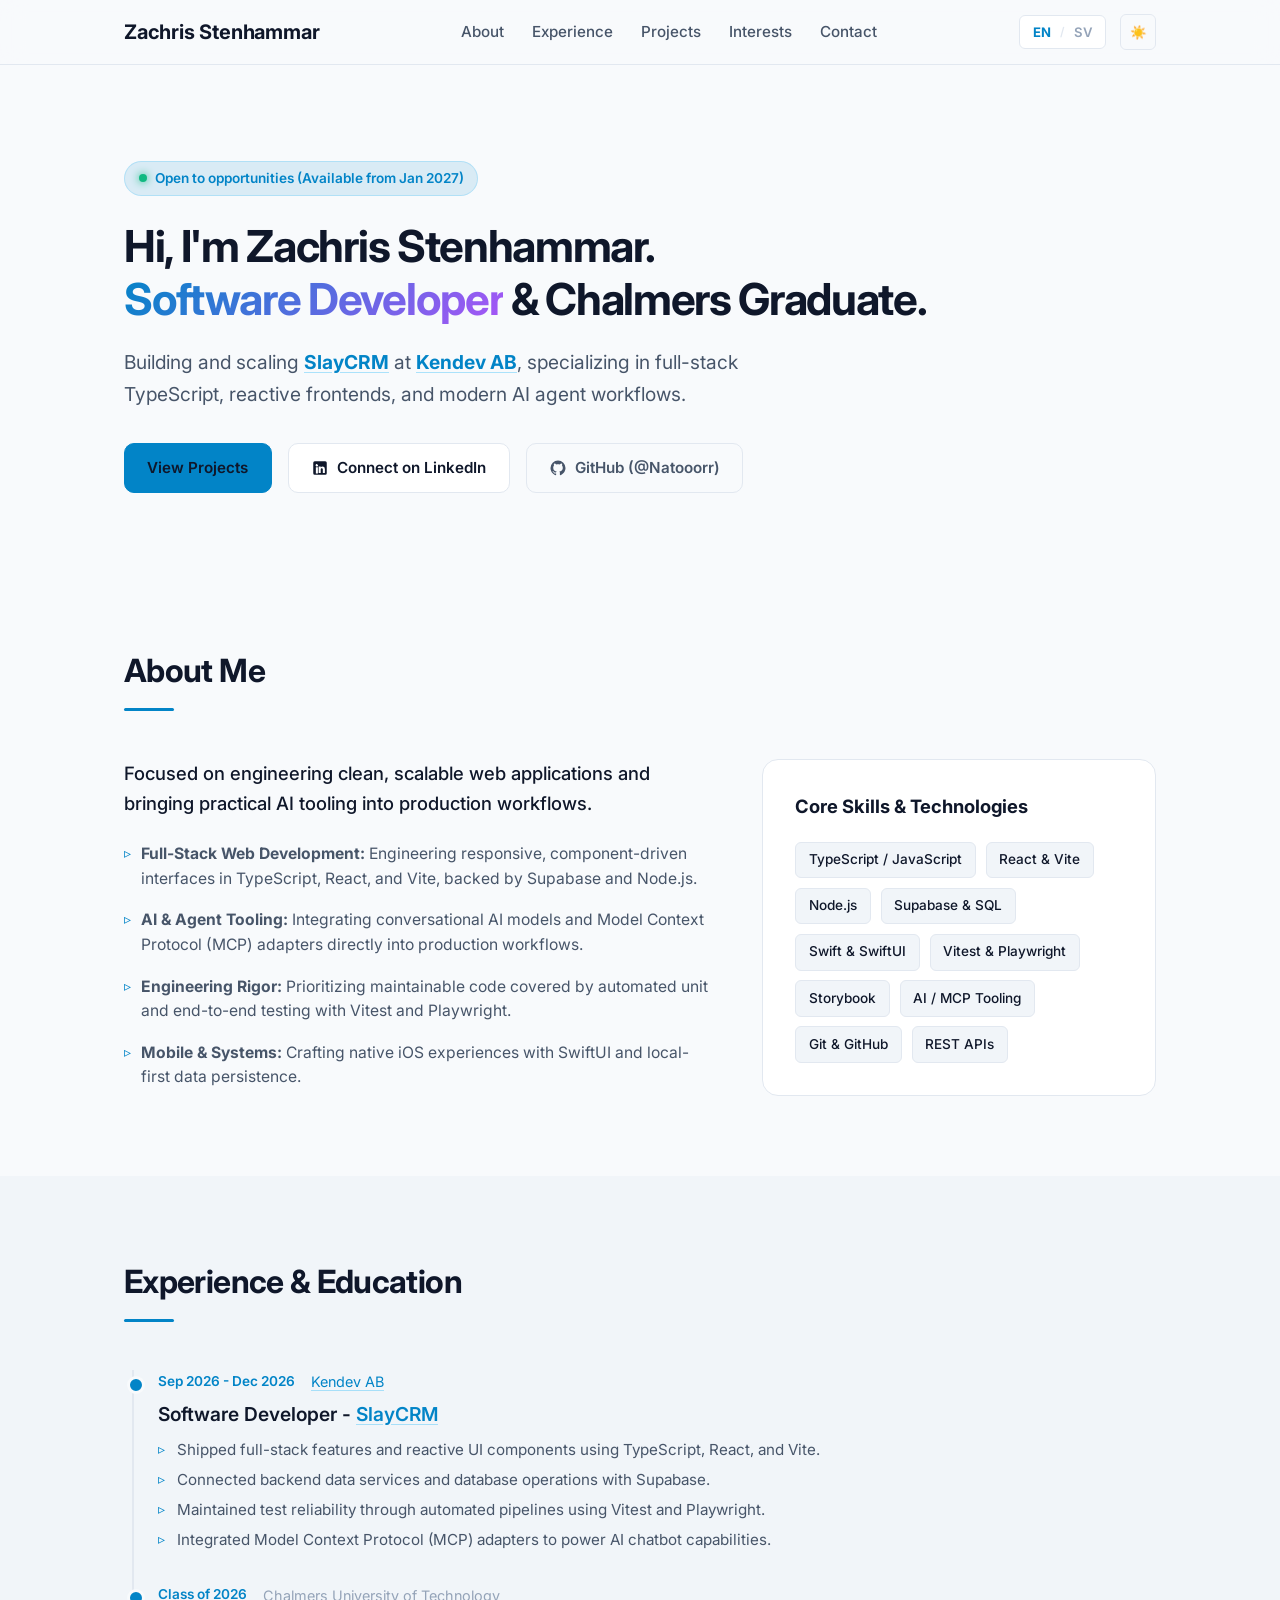
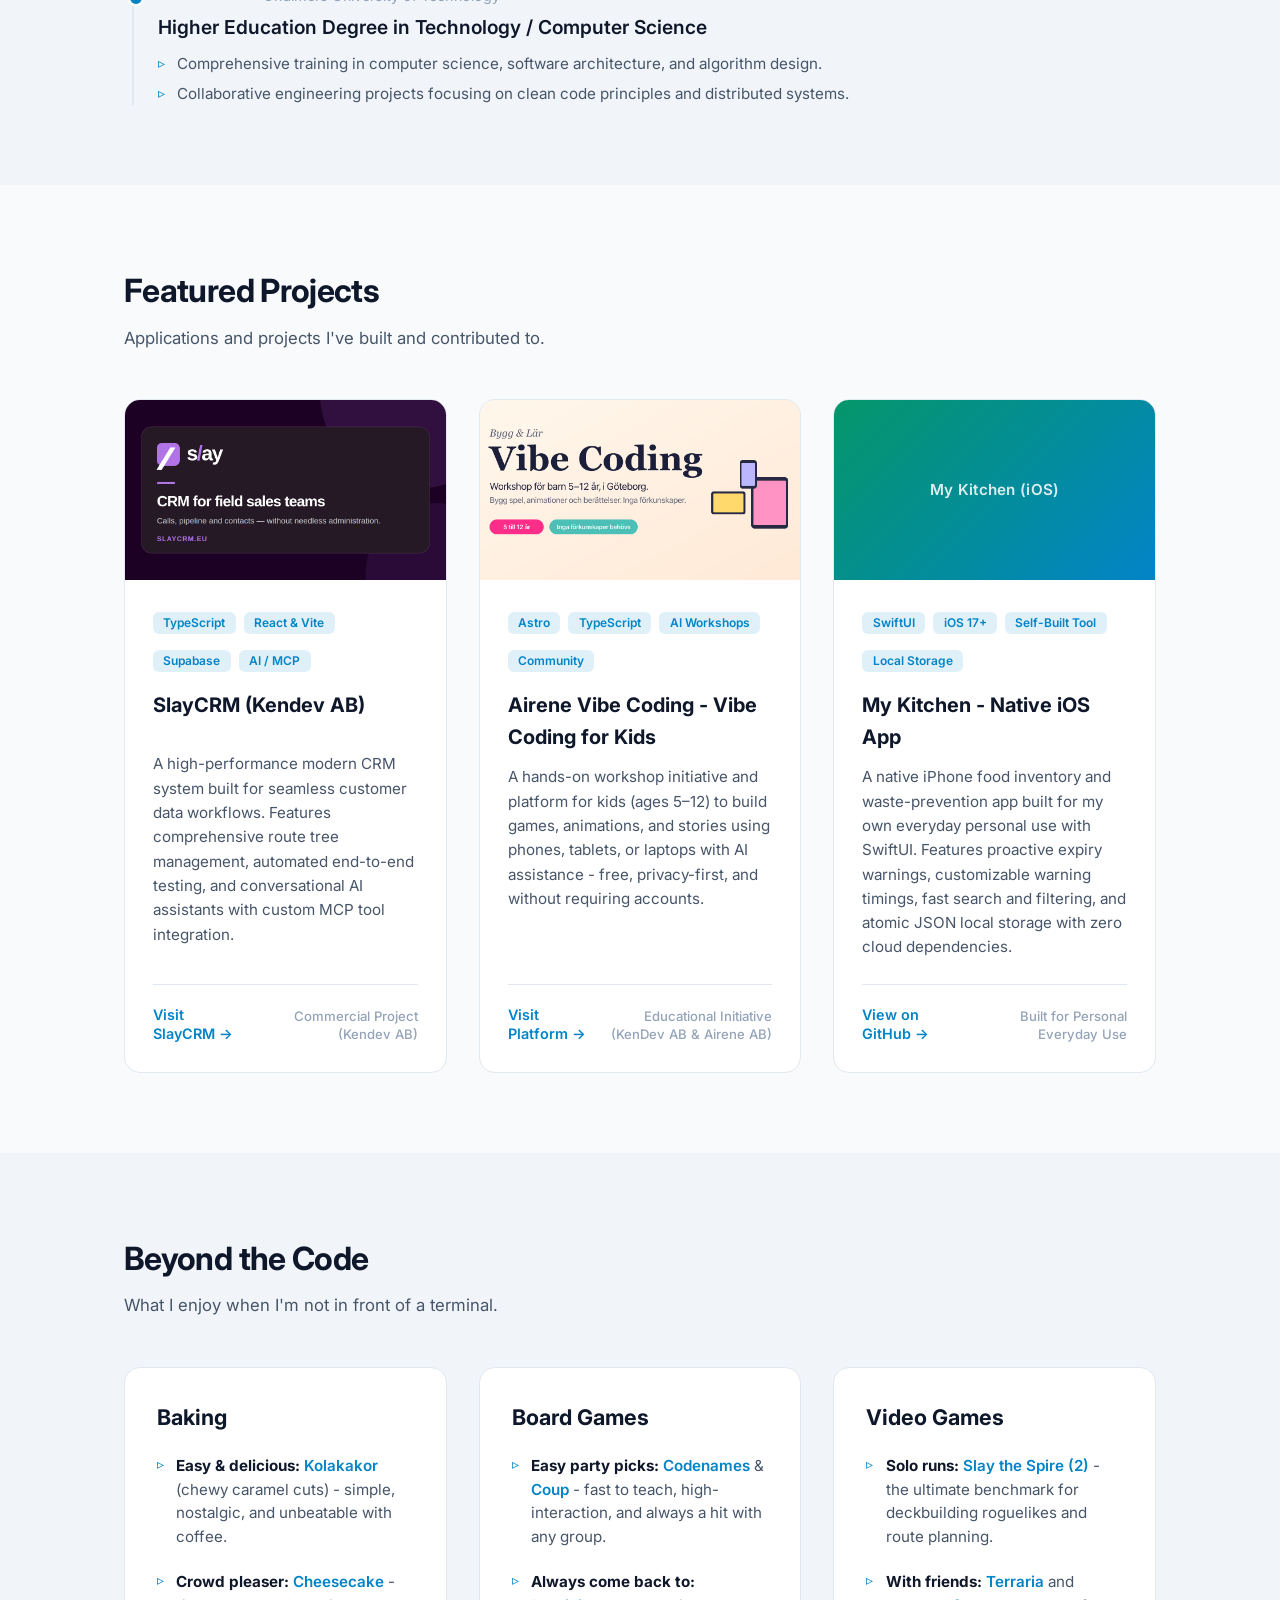
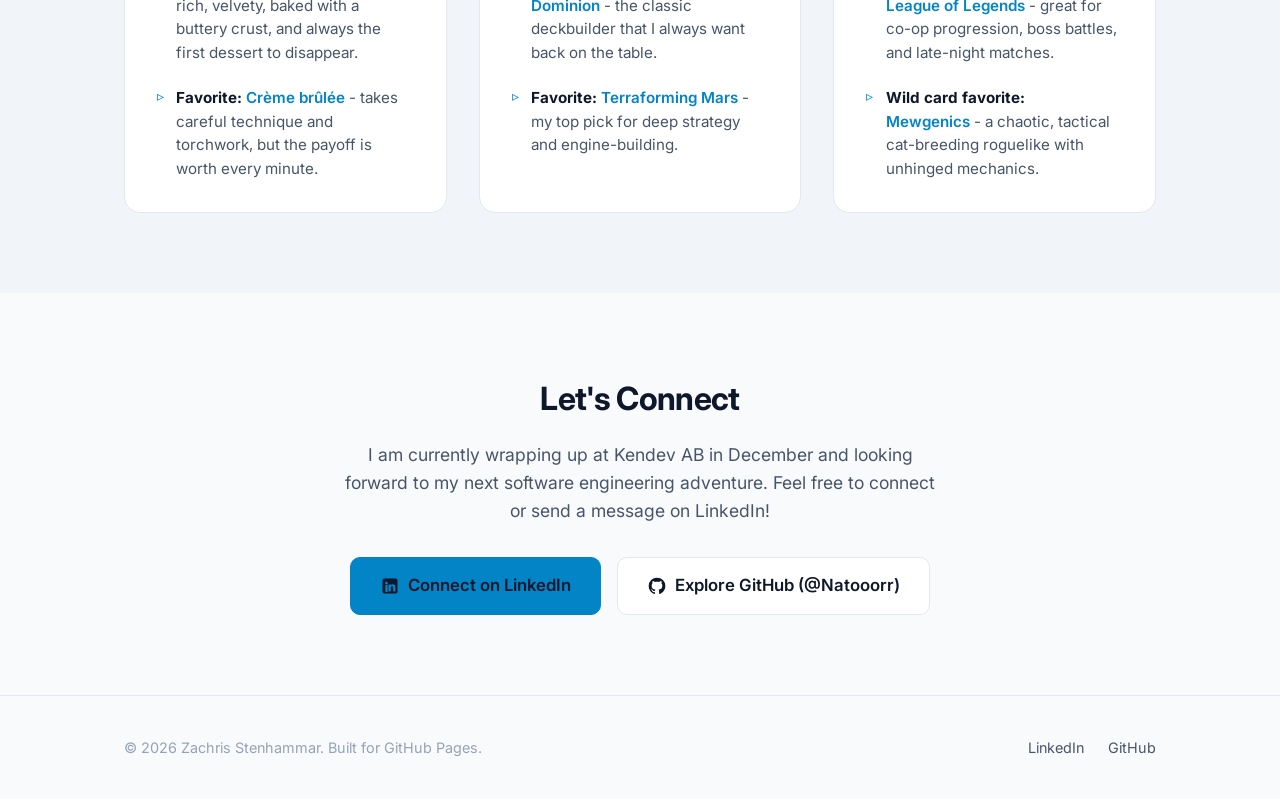
==== index.html @ f37b709c "style: perfect 4-line hobby card row alignment and copy refinement" ====
<!DOCTYPE html>
<html lang="en">
<head>
  <meta charset="UTF-8" />
  <meta name="viewport" content="width=device-width, initial-scale=1.0" />
  <title>Zachris Stenhammar - Full Stack Developer Portfolio</title>
  <meta name="description" content="Portfolio of Zachris Stenhammar - Software Developer & Chalmers Graduate. Currently engineering SlayCRM at Kendev AB." />

  <!-- Open Graph Meta Tags (Optimized for LinkedIn link previews) -->
  <meta property="og:title" content="Zachris Stenhammar - Software Developer" />
  <meta property="og:description" content="Software Developer & Chalmers graduate. Currently developing SlayCRM at Kendev AB with TypeScript, React, and AI integrations." />
  <meta property="og:type" content="website" />
  <meta property="og:url" content="https://natooorr.github.io/portfolio/" />
  <meta property="og:image" content="https://placehold.co/1200x630/0f172a/38bdf8?text=Zachris+Stenhammar+%E2%80%94+Portfolio" />

  <link rel="stylesheet" href="style.css" />
  <link rel="preconnect" href="https://fonts.googleapis.com">
  <link rel="preconnect" href="https://fonts.gstatic.com" crossorigin>
  <link href="https://fonts.googleapis.com/css2?family=Inter:wght@400;500;600;700&display=swap" rel="stylesheet">
</head>
<body>
  <!-- Header / Navigation -->
  <header class="header">
    <div class="container nav-container">
      <a href="#hero" class="logo">Zachris Stenhammar</a>
      <nav class="nav-links">
        <a href="#about">About</a>
        <a href="#experience">Experience</a>
        <a href="#projects">Projects</a>
        <a href="#interests">Interests</a>
        <a href="#contact">Contact</a>
      </nav>
      <div class="nav-actions">
        <div class="lang-switch" role="group" aria-label="Language selection">
          <a href="index.html" class="lang-btn active" title="English">EN</a>
          <span class="lang-sep">/</span>
          <a href="sv.html" class="lang-btn" title="Svenska">SV</a>
        </div>
        <button id="theme-toggle" class="btn-icon" aria-label="Toggle dark/light mode">🌙</button>
      </div>
    </div>
  </header>

  <!-- Hero Section -->
  <section id="hero" class="hero-section">
    <div class="container hero-content">
      <div class="status-badge">
        <span class="status-dot"></span> Open to opportunities (Available from Jan 2027)
      </div>
      <h1 class="hero-title">
        Hi, I'm <span class="highlight">Zachris Stenhammar</span>.<br />
        <span class="gradient-text">Software Developer</span> &amp; Chalmers Graduate.
      </h1>
      <p class="hero-subtitle">
        Building and scaling <a href="https://slaycrm.eu" target="_blank" rel="noopener" class="text-link"><strong>SlayCRM</strong></a> at <a href="https://kendev.se" target="_blank" rel="noopener" class="text-link"><strong>Kendev AB</strong></a>, specializing in full-stack TypeScript, reactive frontends, and modern AI agent workflows.
      </p>
      <div class="hero-cta">
        <a href="#projects" class="btn btn-primary">View Projects</a>
        <a href="https://www.linkedin.com/in/zachris-stenhammar-56bb15175/" target="_blank" rel="noopener" class="btn btn-secondary">
          <svg class="icon" viewBox="0 0 24 24" width="18" height="18" fill="currentColor">
            <path d="M19 3a2 2 0 0 1 2 2v14a2 2 0 0 1-2 2H5a2 2 0 0 1-2-2V5a2 2 0 0 1 2-2h14m-.5 15.5v-5.3a3.26 3.26 0 0 0-3.26-3.26c-.85 0-1.84.52-2.28 1.3v-1.11h-2.79v8.37h2.79v-4.93c0-.77.62-1.4 1.39-1.4a1.4 1.4 0 0 1 1.4 1.4v4.93h2.75M6.46 10.9v8.37H9.2V10.9H6.46M7.83 6.64c-.95 0-1.72.77-1.72 1.72s.77 1.72 1.72 1.72 1.72-.77 1.72-1.72-.77-1.72-1.72Z"/>
          </svg>
          Connect on LinkedIn
        </a>
        <a href="https://github.com/Natooorr" target="_blank" rel="noopener" class="btn btn-ghost">
          <svg class="icon" viewBox="0 0 24 24" width="18" height="18" fill="currentColor">
            <path d="M12 2A10 10 0 0 0 2 12c0 4.42 2.87 8.17 6.84 9.5.5.08.66-.23.66-.5v-1.69c-2.77.6-3.36-1.34-3.36-1.34-.46-1.16-1.11-1.47-1.11-1.47-.91-.62.07-.6.07-.6 1 .07 1.53 1.03 1.53 1.03.87 1.52 2.34 1.07 2.91.83.1-.65.35-1.09.63-1.34-2.22-.25-4.55-1.11-4.55-4.92 0-1.11.38-2 1.03-2.71-.1-.25-.45-1.29.1-2.64 0 0 .84-.27 2.75 1.02.79-.22 1.65-.33 2.5-.33.85 0 1.71.11 2.5.33 1.91-1.29 2.75-1.02 2.75-1.02.55 1.35.2 2.39.1 2.64.65.71 1.03 1.6 1.03 2.71 0 3.82-2.34 4.66-4.57 4.91.36.31.69.92.69 1.85V21c0 .27.16.59.67.5C19.14 20.16 22 16.42 22 12A10 10 0 0 0 12 2Z"/>
          </svg>
          GitHub (@Natooorr)
        </a>
      </div>
    </div>
  </section>

  <!-- About Section -->
  <section id="about" class="section">
    <div class="container">
      <div class="section-header">
        <h2 class="section-title">About Me</h2>
        <div class="section-line"></div>
      </div>
      <div class="about-grid">
        <div class="about-text">
          <p class="lead-text">
            Focused on engineering clean, scalable web applications and bringing practical AI tooling into production workflows.
          </p>
          <div class="about-highlights">
            <div class="highlight-item">
              <span class="highlight-bullet">▹</span>
              <div>
                <strong>Full-Stack Web Development:</strong> Engineering responsive, component-driven interfaces in TypeScript, React, and Vite, backed by Supabase and Node.js.
              </div>
            </div>
            <div class="highlight-item">
              <span class="highlight-bullet">▹</span>
              <div>
                <strong>AI &amp; Agent Tooling:</strong> Integrating conversational AI models and Model Context Protocol (MCP) adapters directly into production workflows.
              </div>
            </div>
            <div class="highlight-item">
              <span class="highlight-bullet">▹</span>
              <div>
                <strong>Engineering Rigor:</strong> Prioritizing maintainable code covered by automated unit and end-to-end testing with Vitest and Playwright.
              </div>
            </div>
            <div class="highlight-item">
              <span class="highlight-bullet">▹</span>
              <div>
                <strong>Mobile &amp; Systems:</strong> Crafting native iOS experiences with SwiftUI and local-first data persistence.
              </div>
            </div>
          </div>
        </div>
        <div class="skills-card">
          <h3 class="skills-heading">Core Skills &amp; Technologies</h3>
          <div class="skills-tags">
            <span class="tag">TypeScript / JavaScript</span>
            <span class="tag">React &amp; Vite</span>
            <span class="tag">Node.js</span>
            <span class="tag">Supabase &amp; SQL</span>
            <span class="tag">Swift &amp; SwiftUI</span>
            <span class="tag">Vitest &amp; Playwright</span>
            <span class="tag">Storybook</span>
            <span class="tag">AI / MCP Tooling</span>
            <span class="tag">Git &amp; GitHub</span>
            <span class="tag">REST APIs</span>
          </div>
        </div>
      </div>
    </div>
  </section>

  <!-- Experience Section -->
  <section id="experience" class="section section-alt">
    <div class="container">
      <div class="section-header">
        <h2 class="section-title">Experience &amp; Education</h2>
        <div class="section-line"></div>
      </div>

      <div class="timeline">
        <!-- Kendev AB -->
        <div class="timeline-item">
          <div class="timeline-meta">
            <span class="timeline-period">Sep 2026 - Dec 2026</span>
            <span class="timeline-company"><a href="https://kendev.se" target="_blank" rel="noopener" class="text-link">Kendev AB</a></span>
          </div>
          <div class="timeline-content">
            <h3 class="timeline-role">Software Developer - <a href="https://slaycrm.eu" target="_blank" rel="noopener" class="text-link">SlayCRM</a></h3>
            <ul class="timeline-bullets">
              <li>Shipped full-stack features and reactive UI components using TypeScript, React, and Vite.</li>
              <li>Connected backend data services and database operations with Supabase.</li>
              <li>Maintained test reliability through automated pipelines using Vitest and Playwright.</li>
              <li>Integrated Model Context Protocol (MCP) adapters to power AI chatbot capabilities.</li>
            </ul>
          </div>
        </div>

        <!-- Chalmers -->
        <div class="timeline-item">
          <div class="timeline-meta">
            <span class="timeline-period">Class of 2026</span>
            <span class="timeline-company">Chalmers University of Technology</span>
          </div>
          <div class="timeline-content">
            <h3 class="timeline-role">Higher Education Degree in Technology / Computer Science</h3>
            <ul class="timeline-bullets">
              <li>Comprehensive training in computer science, software architecture, and algorithm design.</li>
              <li>Collaborative engineering projects focusing on clean code principles and distributed systems.</li>
            </ul>
          </div>
        </div>
      </div>
    </div>
  </section>

  <!-- Projects Section -->
  <section id="projects" class="section">
    <div class="container">
      <div class="section-header">
        <h2 class="section-title">Featured Projects</h2>
        <p class="section-subtitle">Applications and projects I've built and contributed to.</p>
      </div>

      <div class="projects-grid">
        <!-- Project 1: SlayCRM -->
        <article class="project-card">
          <div class="project-preview">
            <img src="images/slaycrm.png" alt="SlayCRM Preview" />
          </div>
          <div class="project-body">
            <div class="project-tags">
              <span class="badge">TypeScript</span>
              <span class="badge">React &amp; Vite</span>
              <span class="badge">Supabase</span>
              <span class="badge">AI / MCP</span>
            </div>
            <h3 class="project-title">SlayCRM (Kendev AB)</h3>
            <p class="project-description">
              A high-performance modern CRM system built for seamless customer data workflows. Features comprehensive route tree management, automated end-to-end testing, and conversational AI assistants with custom MCP tool integration.
            </p>
            <div class="project-links">
              <a href="https://slaycrm.eu" target="_blank" rel="noopener" class="link-btn link-demo">Visit<br />SlayCRM&nbsp;&rarr;</a>
              <span class="project-meta">Commercial Project<br />(Kendev AB)</span>
            </div>
          </div>
        </article>

        <!-- Project 2: Airene Vibe Coding -->
        <article class="project-card">
          <div class="project-preview">
            <img src="images/vibecoding.png" alt="Airene Vibe Coding Preview" />
          </div>
          <div class="project-body">
            <div class="project-tags">
              <span class="badge">Astro</span>
              <span class="badge">TypeScript</span>
              <span class="badge">AI Workshops</span>
              <span class="badge">Community</span>
            </div>
            <h3 class="project-title">Airene Vibe Coding - Vibe Coding for Kids</h3>
            <p class="project-description">
              A hands-on workshop initiative and platform for kids (ages 5–12) to build games, animations, and stories using phones, tablets, or laptops with AI assistance - free, privacy-first, and without requiring accounts.
            </p>
            <div class="project-links">
              <a href="https://vibecoding.bernting.se" target="_blank" rel="noopener" class="link-btn link-demo">Visit<br />Platform&nbsp;&rarr;</a>
              <span class="project-meta">Educational Initiative<br />(KenDev AB &amp; Airene AB)</span>
            </div>
          </div>
        </article>

        <!-- Project 3: My Kitchen iOS App -->
        <article class="project-card">
          <div class="project-preview">
            <div class="project-placeholder-thumb gradient-2">
              <span>My Kitchen (iOS)</span>
            </div>
          </div>
          <div class="project-body">
            <div class="project-tags">
              <span class="badge">SwiftUI</span>
              <span class="badge">iOS 17+</span>
              <span class="badge">Self-Built Tool</span>
              <span class="badge">Local Storage</span>
            </div>
            <h3 class="project-title">My Kitchen - Native iOS App</h3>
            <p class="project-description">
              A native iPhone food inventory and waste-prevention app built for my own everyday personal use with SwiftUI. Features proactive expiry warnings, customizable warning timings, fast search and filtering, and atomic JSON local storage with zero cloud dependencies.
            </p>
            <div class="project-links">
              <a href="https://github.com/Natooorr/KitchenInventory" target="_blank" rel="noopener" class="link-btn link-demo">View on<br />GitHub&nbsp;&rarr;</a>
              <span class="project-meta">Built for Personal<br />Everyday Use</span>
            </div>
          </div>
        </article>
      </div>
    </div>
  </section>

  <!-- Beyond the Code Section -->
  <section id="interests" class="section section-alt">
    <div class="container">
      <div class="section-header">
        <h2 class="section-title">Beyond the Code</h2>
        <p class="section-subtitle">What I enjoy when I'm not in front of a terminal.</p>
      </div>

      <div class="interests-grid">
        <!-- Baking -->
        <div class="interest-card">
          <div class="interest-header">
            <h3 class="interest-title">Baking</h3>
          </div>
          <ul class="interest-list">
            <li>
              <strong>Easy &amp; delicious:</strong> <em>Kolakakor</em> (chewy caramel cuts)&nbsp;- simple, nostalgic, and unbeatable with coffee.
            </li>
            <li>
              <strong>Crowd pleaser:</strong> <em>Cheesecake</em>&nbsp;- rich, velvety, baked with a buttery crust, and always the first dessert to disappear.
            </li>
            <li>
              <strong>Favorite:</strong> <em>Crème brûlée</em>&nbsp;- takes careful technique and torchwork, but the payoff is worth every minute.
            </li>
          </ul>
        </div>

        <!-- Board Games -->
        <div class="interest-card">
          <div class="interest-header">
            <h3 class="interest-title">Board Games</h3>
          </div>
          <ul class="interest-list">
            <li>
              <strong>Easy party picks:</strong> <em>Codenames</em> &amp; <em>Coup</em>&nbsp;- fast to teach, high-interaction, and always a hit with any group.
            </li>
            <li>
              <strong>Always come back to:</strong> <em>Dominion</em>&nbsp;- the classic deckbuilder that I always want back on the table.
            </li>
            <li>
              <strong>Favorite:</strong> <em>Terraforming Mars</em>&nbsp;- my top pick for deep strategy and engine-building.
            </li>
          </ul>
        </div>

        <!-- Video Games -->
        <div class="interest-card">
          <div class="interest-header">
            <h3 class="interest-title">Video Games</h3>
          </div>
          <ul class="interest-list">
            <li>
              <strong>Solo runs:</strong> <em>Slay the Spire (2)</em>&nbsp;- the ultimate benchmark for deckbuilding roguelikes and route planning.
            </li>
            <li>
              <strong>With friends:</strong> <em>Terraria</em> and <em>League of Legends</em>&nbsp;- great for co-op progression, boss battles, and late-night matches.
            </li>
            <li>
              <strong>Wild card favorite:</strong> <em>Mewgenics</em>&nbsp;- a chaotic, tactical cat-breeding roguelike with unhinged mechanics.
            </li>
          </ul>
        </div>
      </div>
    </div>
  </section>

  <!-- Contact & LinkedIn CTA -->
  <section id="contact" class="section">
    <div class="container contact-container">
      <h2 class="section-title">Let's Connect</h2>
      <p class="contact-subtitle">
        I am currently wrapping up at Kendev AB in December and looking forward to my next software engineering adventure. Feel free to connect or send a message on LinkedIn!
      </p>
      <div class="contact-buttons">
        <a href="https://www.linkedin.com/in/zachris-stenhammar-56bb15175/" target="_blank" rel="noopener" class="btn btn-primary btn-large">
          <svg class="icon" viewBox="0 0 24 24" width="20" height="20" fill="currentColor">
            <path d="M19 3a2 2 0 0 1 2 2v14a2 2 0 0 1-2 2H5a2 2 0 0 1-2-2V5a2 2 0 0 1 2-2h14m-.5 15.5v-5.3a3.26 3.26 0 0 0-3.26-3.26c-.85 0-1.84.52-2.28 1.3v-1.11h-2.79v8.37h2.79v-4.93c0-.77.62-1.4 1.39-1.4a1.4 1.4 0 0 1 1.4 1.4v4.93h2.75M6.46 10.9v8.37H9.2V10.9H6.46M7.83 6.64c-.95 0-1.72.77-1.72 1.72s.77 1.72 1.72 1.72 1.72-.77 1.72-1.72-.77-1.72-1.72Z"/>
          </svg>
          Connect on LinkedIn
        </a>
        <a href="https://github.com/Natooorr" target="_blank" rel="noopener" class="btn btn-secondary btn-large">
          <svg class="icon" viewBox="0 0 24 24" width="20" height="20" fill="currentColor">
            <path d="M12 2A10 10 0 0 0 2 12c0 4.42 2.87 8.17 6.84 9.5.5.08.66-.23.66-.5v-1.69c-2.77.6-3.36-1.34-3.36-1.34-.46-1.16-1.11-1.47-1.11-1.47-.91-.62.07-.6.07-.6 1 .07 1.53 1.03 1.53 1.03.87 1.52 2.34 1.07 2.91.83.1-.65.35-1.09.63-1.34-2.22-.25-4.55-1.11-4.55-4.92 0-1.11.38-2 1.03-2.71-.1-.25-.45-1.29.1-2.64 0 0 .84-.27 2.75 1.02.79-.22 1.65-.33 2.5-.33.85 0 1.71.11 2.5.33 1.91-1.29 2.75-1.02 2.75-1.02.55 1.35.2 2.39.1 2.64.65.71 1.03 1.6 1.03 2.71 0 3.82-2.34 4.66-4.57 4.91.36.31.69.92.69 1.85V21c0 .27.16.59.67.5C19.14 20.16 22 16.42 22 12A10 10 0 0 0 12 2Z"/>
          </svg>
          Explore GitHub (@Natooorr)
        </a>
      </div>
    </div>
  </section>

  <!-- Footer -->
  <footer class="footer">
    <div class="container footer-container">
      <p>&copy; 2026 Zachris Stenhammar. Built for GitHub Pages.</p>
      <div class="footer-links">
        <a href="https://www.linkedin.com/in/zachris-stenhammar-56bb15175/" target="_blank" rel="noopener">LinkedIn</a>
        <a href="https://github.com/Natooorr" target="_blank" rel="noopener">GitHub</a>
      </div>
    </div>
  </footer>

  <script src="script.js"></script>
</body>
</html>
---- style.css ----
/* CSS Reset & Variables */
:root {
  --font-family: 'Inter', -apple-system, BlinkMacSystemFont, 'Segoe UI', Roboto, Helvetica, Arial, sans-serif;
  --bg-primary: #0f172a;
  --bg-secondary: #1e293b;
  --bg-card: #1e293b;
  --border-color: #334155;
  --text-primary: #f8fafc;
  --text-secondary: #94a3b8;
  --text-muted: #64748b;
  --accent: #38bdf8;
  --accent-hover: #0284c7;
  --accent-glow: rgba(56, 189, 248, 0.15);
  --success: #10b981;
  --transition: all 0.2s ease-in-out;
  --radius-sm: 6px;
  --radius-md: 10px;
  --radius-lg: 16px;
}

[data-theme="light"] {
  --bg-primary: #f8fafc;
  --bg-secondary: #f1f5f9;
  --bg-card: #ffffff;
  --border-color: #e2e8f0;
  --text-primary: #0f172a;
  --text-secondary: #475569;
  --text-muted: #94a3b8;
  --accent: #0284c7;
  --accent-hover: #0369a1;
  --accent-glow: rgba(2, 132, 199, 0.12);
}

* {
  box-sizing: border-box;
  margin: 0;
  padding: 0;
}

html {
  scroll-behavior: smooth;
}

body {
  font-family: var(--font-family);
  background-color: var(--bg-primary);
  color: var(--text-primary);
  line-height: 1.6;
  -webkit-font-smoothing: antialiased;
  transition: background-color 0.3s ease, color 0.3s ease;
}

/* Links */
.text-link {
  color: var(--accent);
  text-decoration: underline;
  text-underline-offset: 3px;
  text-decoration-color: rgba(56, 189, 248, 0.4);
  transition: var(--transition);
}

.text-link:hover {
  color: var(--accent-hover);
  text-decoration-color: var(--accent-hover);
}

/* Layout Utilities */
.container {
  max-width: 1080px;
  margin: 0 auto;
  padding: 0 1.5rem;
}

.section {
  padding: 5rem 0;
}

.section-alt {
  background-color: var(--bg-secondary);
}

.section-header {
  margin-bottom: 3rem;
}

.section-title {
  font-size: 2rem;
  font-weight: 700;
  letter-spacing: -0.02em;
}

.section-subtitle {
  color: var(--text-secondary);
  font-size: 1.05rem;
  margin-top: 0.5rem;
}

.section-line {
  width: 50px;
  height: 3px;
  background: var(--accent);
  margin-top: 0.75rem;
  border-radius: 2px;
}

/* Header & Nav */
.header {
  position: sticky;
  top: 0;
  z-index: 100;
  background-color: rgba(15, 23, 42, 0.85);
  backdrop-filter: blur(12px);
  border-bottom: 1px solid var(--border-color);
  transition: background-color 0.3s ease;
}

[data-theme="light"] .header {
  background-color: rgba(248, 250, 252, 0.85);
}

.nav-container {
  display: flex;
  align-items: center;
  justify-content: space-between;
  height: 4rem;
}

.logo {
  font-weight: 700;
  font-size: 1.25rem;
  color: var(--text-primary);
  text-decoration: none;
  letter-spacing: -0.01em;
}

.nav-links {
  display: flex;
  gap: 1.75rem;
}

.nav-links a {
  color: var(--text-secondary);
  text-decoration: none;
  font-size: 0.95rem;
  font-weight: 500;
  transition: var(--transition);
}

.nav-links a:hover {
  color: var(--accent);
}

.nav-actions {
  display: flex;
  align-items: center;
  gap: 0.85rem;
}

.lang-switch {
  display: inline-flex;
  align-items: center;
  gap: 0.3rem;
  padding: 0.25rem 0.55rem;
  border: 1px solid var(--border-color);
  border-radius: var(--radius-sm);
  background: var(--bg-card);
  font-size: 0.82rem;
  font-weight: 600;
}

.lang-btn {
  color: var(--text-muted);
  text-decoration: none;
  transition: var(--transition);
  padding: 0.1rem 0.25rem;
  border-radius: 3px;
}

.lang-btn:hover {
  color: var(--text-primary);
}

.lang-btn.active {
  color: var(--accent);
  font-weight: 700;
}

.lang-sep {
  color: var(--border-color);
  font-size: 0.75rem;
  user-select: none;
}

.btn-icon {
  background: transparent;
  border: 1px solid var(--border-color);
  color: var(--text-primary);
  width: 36px;
  height: 36px;
  border-radius: var(--radius-sm);
  display: inline-flex;
  align-items: center;
  justify-content: center;
  cursor: pointer;
  transition: var(--transition);
}

.btn-icon:hover {
  background: var(--bg-secondary);
}

/* Hero Section */
.hero-section {
  padding: 6rem 0 4.5rem;
}

.status-badge {
  display: inline-flex;
  align-items: center;
  gap: 0.5rem;
  background: var(--accent-glow);
  color: var(--accent);
  font-size: 0.85rem;
  font-weight: 600;
  padding: 0.35rem 0.85rem;
  border-radius: 9999px;
  border: 1px solid rgba(56, 189, 248, 0.25);
  margin-bottom: 1.5rem;
}

.status-dot {
  width: 8px;
  height: 8px;
  background: var(--success);
  border-radius: 50%;
  box-shadow: 0 0 8px var(--success);
}

.hero-title {
  font-size: 2.75rem;
  font-weight: 700;
  line-height: 1.2;
  letter-spacing: -0.03em;
  margin-bottom: 1.25rem;
}

.highlight {
  color: var(--text-primary);
}

.gradient-text {
  background: linear-gradient(135deg, var(--accent) 0%, #a855f7 100%);
  -webkit-background-clip: text;
  -webkit-text-fill-color: transparent;
}

.hero-subtitle {
  font-size: 1.2rem;
  color: var(--text-secondary);
  max-width: 680px;
  margin-bottom: 2rem;
  line-height: 1.7;
}

.hero-cta {
  display: flex;
  flex-wrap: wrap;
  gap: 1rem;
  align-items: center;
}

/* Buttons */
.btn {
  display: inline-flex;
  align-items: center;
  gap: 0.5rem;
  padding: 0.75rem 1.4rem;
  font-size: 0.95rem;
  font-weight: 600;
  border-radius: var(--radius-md);
  text-decoration: none;
  cursor: pointer;
  transition: var(--transition);
}

.btn-primary {
  background-color: var(--accent);
  color: #0f172a;
  border: 1px solid var(--accent);
}

.btn-primary:hover {
  background-color: var(--accent-hover);
  border-color: var(--accent-hover);
  color: #ffffff;
}

.btn-secondary {
  background-color: var(--bg-card);
  color: var(--text-primary);
  border: 1px solid var(--border-color);
}

.btn-secondary:hover {
  border-color: var(--accent);
  color: var(--accent);
}

.btn-ghost {
  background-color: transparent;
  color: var(--text-secondary);
  border: 1px solid var(--border-color);
}

.btn-ghost:hover {
  color: var(--text-primary);
  background-color: var(--bg-card);
}

.btn-large {
  padding: 0.9rem 1.8rem;
  font-size: 1.05rem;
}

/* About Grid */
.about-grid {
  display: grid;
  grid-template-columns: 1.2fr 0.8fr;
  gap: 3rem;
  align-items: start;
}

.lead-text {
  font-size: 1.15rem;
  font-weight: 500;
  color: var(--text-primary);
  line-height: 1.6;
  margin-bottom: 1.5rem;
}

.about-highlights {
  display: flex;
  flex-direction: column;
  gap: 1.1rem;
}

.highlight-item {
  display: flex;
  align-items: flex-start;
  gap: 0.6rem;
  font-size: 0.98rem;
  color: var(--text-secondary);
  line-height: 1.55;
}

.highlight-bullet {
  color: var(--accent);
  font-size: 0.9rem;
  line-height: 1.5;
  flex-shrink: 0;
}

.skills-card {
  background: var(--bg-card);
  padding: 2rem;
  border-radius: var(--radius-lg);
  border: 1px solid var(--border-color);
}

.skills-heading {
  font-size: 1.15rem;
  margin-bottom: 1.25rem;
}

.skills-tags {
  display: flex;
  flex-wrap: wrap;
  gap: 0.6rem;
}

.tag {
  background: var(--bg-secondary);
  border: 1px solid var(--border-color);
  color: var(--text-primary);
  padding: 0.4rem 0.8rem;
  border-radius: var(--radius-sm);
  font-size: 0.85rem;
  font-weight: 500;
  white-space: nowrap;
  display: inline-flex;
  align-items: center;
}

/* Projects Grid */
.projects-grid {
  display: grid;
  grid-template-columns: repeat(auto-fit, minmax(320px, 1fr));
  gap: 2rem;
}

.project-card {
  background: var(--bg-card);
  border-radius: var(--radius-lg);
  border: 1px solid var(--border-color);
  overflow: hidden;
  display: flex;
  flex-direction: column;
  transition: var(--transition);
  position: relative;
  cursor: pointer;
}

.project-card:hover {
  transform: translateY(-4px);
  border-color: var(--accent);
  box-shadow: 0 12px 30px rgba(0, 0, 0, 0.15);
}

.project-card:hover .link-btn {
  color: var(--accent-hover);
}

.project-preview {
  height: 180px;
  overflow: hidden;
  position: relative;
  background-color: var(--bg-secondary);
}

.project-preview img {
  width: 100%;
  height: 100%;
  object-fit: cover;
  display: block;
  transition: transform 0.3s ease;
}

.project-card:hover .project-preview img {
  transform: scale(1.04);
}

.project-placeholder-thumb {
  width: 100%;
  height: 100%;
  display: flex;
  align-items: center;
  justify-content: center;
  font-weight: 600;
  font-size: 0.95rem;
  color: rgba(255, 255, 255, 0.85);
  letter-spacing: 0.02em;
}

.gradient-1 { background: linear-gradient(135deg, #2563eb, #7c3aed); }
.gradient-2 { background: linear-gradient(135deg, #059669, #0284c7); }
.gradient-3 { background: linear-gradient(135deg, #db2777, #ea580c); }

.project-body {
  padding: 1.75rem;
  display: flex;
  flex-direction: column;
  flex-grow: 1;
}

.project-tags {
  display: flex;
  flex-wrap: wrap;
  align-items: center;
  gap: 0.5rem;
  margin-bottom: 0.85rem;
  min-height: 4.2rem;
}

.badge {
  font-size: 0.75rem;
  font-weight: 600;
  color: var(--accent);
  background: var(--accent-glow);
  padding: 0.25rem 0.65rem;
  border-radius: var(--radius-sm);
  white-space: nowrap;
  display: inline-flex;
  align-items: center;
  line-height: 1.2;
}

.project-title {
  font-size: 1.25rem;
  margin-bottom: 0.75rem;
  min-height: 3.2rem;
}

.project-description {
  font-size: 0.95rem;
  color: var(--text-secondary);
  line-height: 1.6;
  margin-bottom: 1.5rem;
  flex-grow: 1;
}

.project-links {
  display: flex;
  justify-content: space-between;
  align-items: flex-end;
  gap: 0.75rem;
  margin-top: auto;
  padding-top: 1.25rem;
  border-top: 1px solid var(--border-color);
}

.project-links a::after {
  content: '';
  position: absolute;
  inset: 0;
  z-index: 10;
}

.link-btn {
  text-decoration: none;
  font-size: 0.9rem;
  font-weight: 600;
  line-height: 1.35;
  color: var(--accent);
  transition: var(--transition);
  white-space: nowrap;
  flex-shrink: 0;
}

.link-btn:hover {
  color: var(--accent-hover);
}

.link-demo {
  color: var(--accent);
}

.project-meta {
  font-size: 0.82rem;
  font-weight: 500;
  line-height: 1.35;
  color: var(--text-muted);
  text-align: right;
  white-space: nowrap;
}

/* Timeline */
.timeline {
  display: flex;
  flex-direction: column;
  gap: 2rem;
  border-left: 2px solid var(--border-color);
  padding-left: 1.5rem;
  margin-left: 0.5rem;
}

/* Interests / Hobbies */
.interests-grid {
  display: grid;
  grid-template-columns: repeat(auto-fit, minmax(300px, 1fr));
  gap: 2rem;
}

.interest-card {
  background: var(--bg-card);
  border: 1px solid var(--border-color);
  border-radius: var(--radius-lg);
  padding: 2rem;
  display: flex;
  flex-direction: column;
  cursor: default;
}

.interest-header {
  margin-bottom: 1.25rem;
}

.interest-title {
  font-size: 1.35rem;
  font-weight: 700;
  color: var(--text-primary);
}

.interest-list {
  list-style: none;
  padding: 0;
  display: flex;
  flex-direction: column;
  gap: 1.25rem;
}

.interest-list li {
  position: relative;
  padding-left: 1.2rem;
  color: var(--text-secondary);
  font-size: 0.95rem;
  line-height: 1.55;
  min-height: 6.0rem;
}

.interest-list li:last-child {
  min-height: auto;
}

.interest-list li::before {
  content: '▹';
  position: absolute;
  left: 0;
  color: var(--accent);
  font-size: 0.85rem;
}

.interest-list strong {
  color: var(--text-primary);
}

.interest-list em {
  color: var(--accent);
  font-style: normal;
  font-weight: 600;
}

.timeline-item {
  position: relative;
}

.timeline-item::before {
  content: '';
  position: absolute;
  left: -1.95rem;
  top: 0.35rem;
  width: 12px;
  height: 12px;
  border-radius: 50%;
  background: var(--accent);
  border: 3px solid var(--bg-primary);
}

.timeline-meta {
  display: flex;
  gap: 1rem;
  align-items: center;
  margin-bottom: 0.35rem;
}

.timeline-period {
  font-size: 0.85rem;
  font-weight: 600;
  color: var(--accent);
}

.timeline-company {
  font-size: 0.9rem;
  color: var(--text-muted);
}

.timeline-role {
  font-size: 1.2rem;
  font-weight: 600;
  margin-bottom: 0.5rem;
}

.timeline-desc {
  color: var(--text-secondary);
  font-size: 0.95rem;
}

.timeline-bullets {
  list-style: none;
  padding: 0;
  margin-top: 0.6rem;
  display: flex;
  flex-direction: column;
  gap: 0.45rem;
}

.timeline-bullets li {
  position: relative;
  padding-left: 1.2rem;
  color: var(--text-secondary);
  font-size: 0.95rem;
  line-height: 1.5;
}

.timeline-bullets li::before {
  content: '▹';
  position: absolute;
  left: 0;
  color: var(--accent);
  font-size: 0.85rem;
}

/* Contact */
.contact-container {
  text-align: center;
  max-width: 650px;
}

.contact-subtitle {
  color: var(--text-secondary);
  font-size: 1.1rem;
  margin: 1rem 0 2rem;
}

.contact-buttons {
  display: flex;
  justify-content: center;
  gap: 1rem;
  flex-wrap: wrap;
}

/* Footer */
.footer {
  border-top: 1px solid var(--border-color);
  padding: 2.5rem 0;
  font-size: 0.9rem;
  color: var(--text-muted);
}

.footer-container {
  display: flex;
  justify-content: space-between;
  align-items: center;
}

.footer-links {
  display: flex;
  gap: 1.5rem;
}

.footer-links a {
  color: var(--text-secondary);
  text-decoration: none;
}

.footer-links a:hover {
  color: var(--accent);
}

/* Responsive */
@media (max-width: 768px) {
  .hero-title {
    font-size: 2.1rem;
  }
  .about-grid {
    grid-template-columns: 1fr;
  }
  .nav-links {
    display: none;
  }
  .footer-container {
    flex-direction: column;
    gap: 1rem;
    text-align: center;
  }
  .project-title,
  .project-tags,
  .interest-header,
  .interest-list li {
    min-height: auto;
  }
}
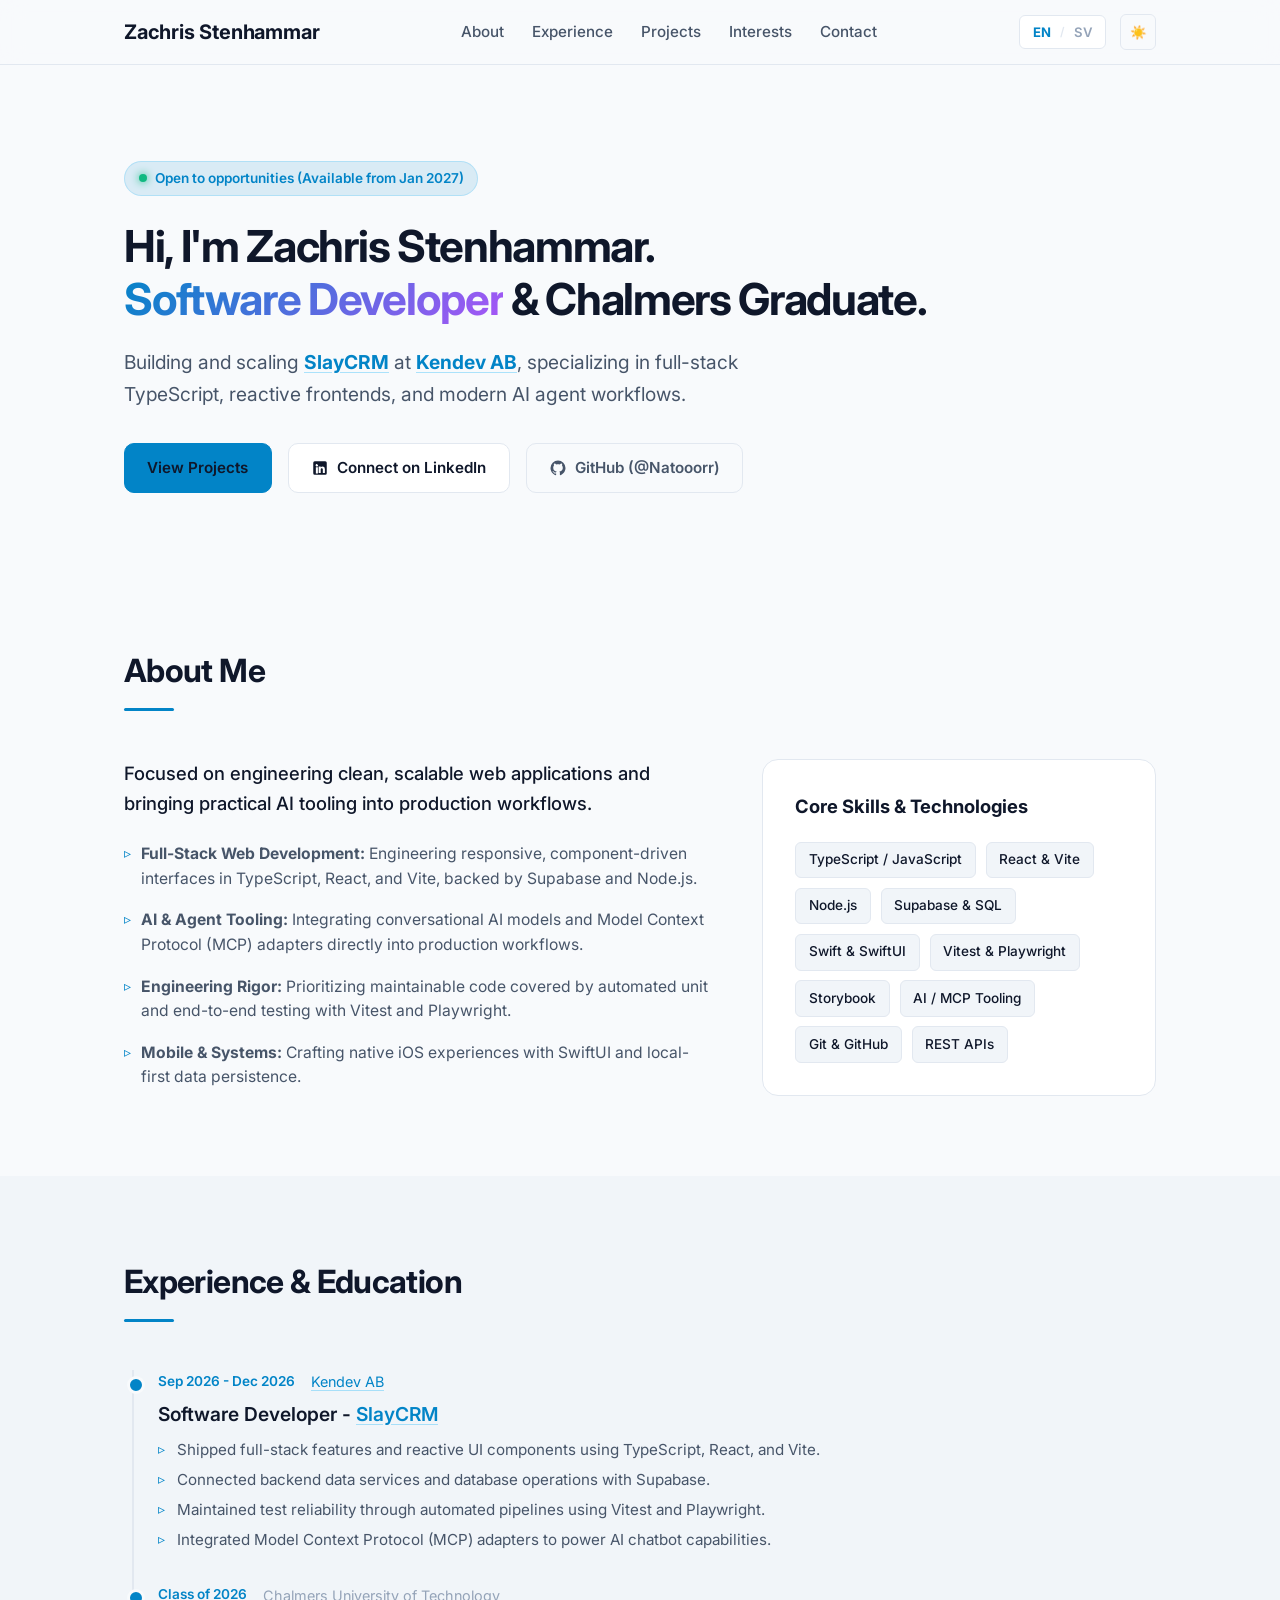
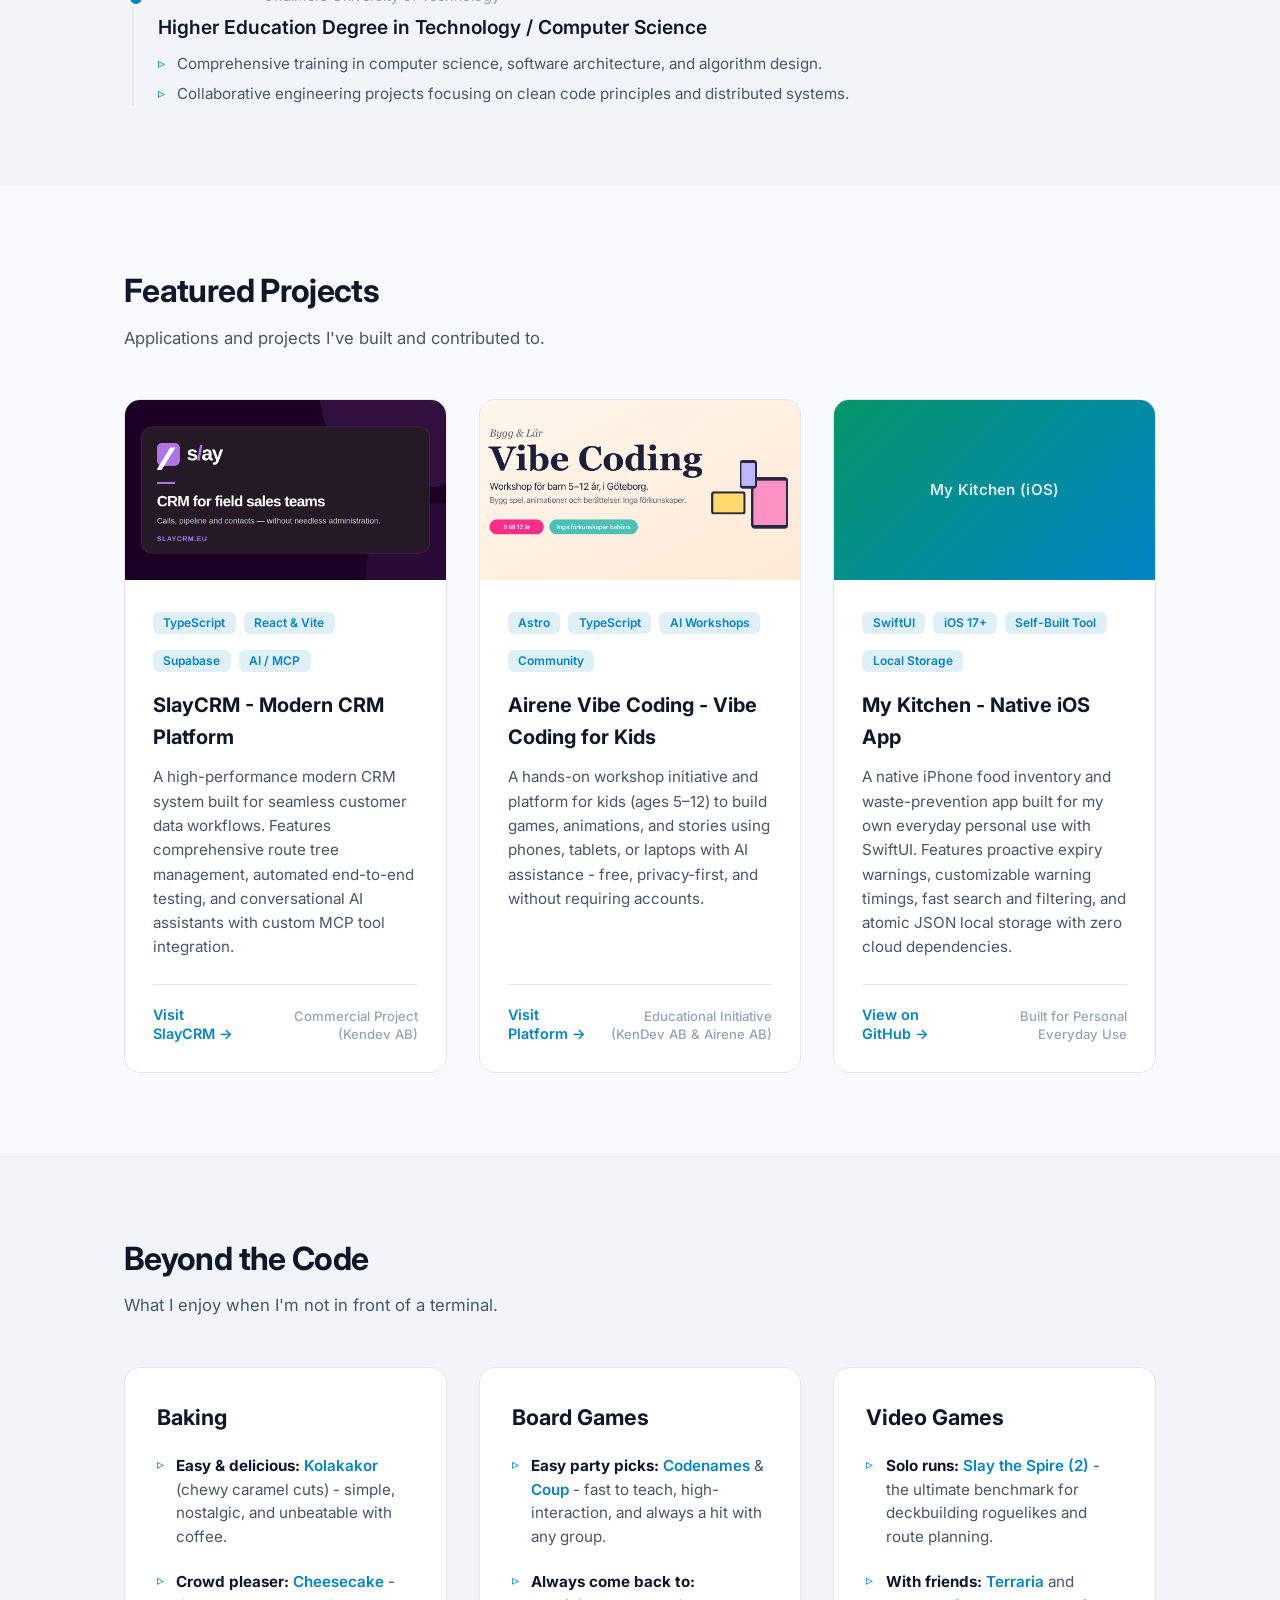
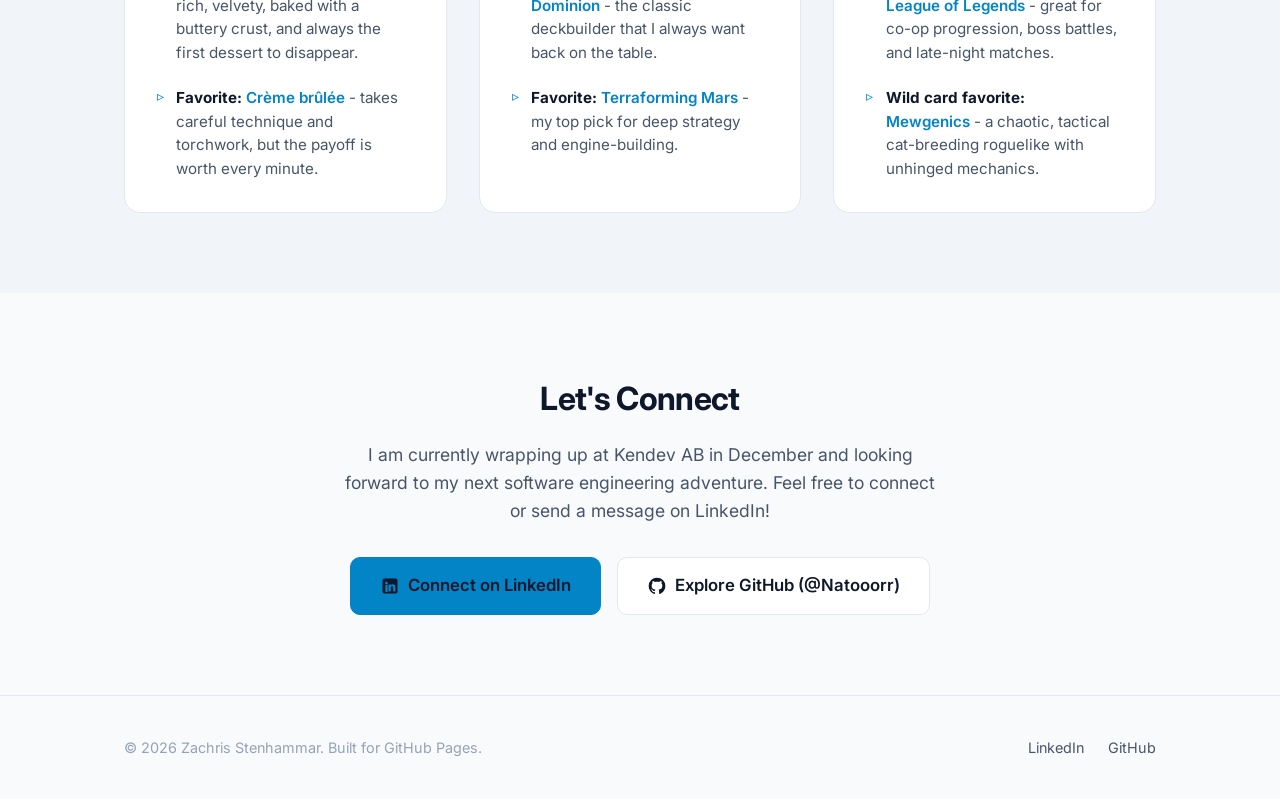
==== commit cea45c58: "style: standardize SlayCRM project title to match card naming pattern" ====
--- a/index.html
+++ b/index.html
@@ -195,7 +195,7 @@
               <span class="badge">Supabase</span>
               <span class="badge">AI / MCP</span>
             </div>
-            <h3 class="project-title">SlayCRM (Kendev AB)</h3>
+            <h3 class="project-title">SlayCRM - Modern CRM Platform</h3>
             <p class="project-description">
               A high-performance modern CRM system built for seamless customer data workflows. Features comprehensive route tree management, automated end-to-end testing, and conversational AI assistants with custom MCP tool integration.
             </p>
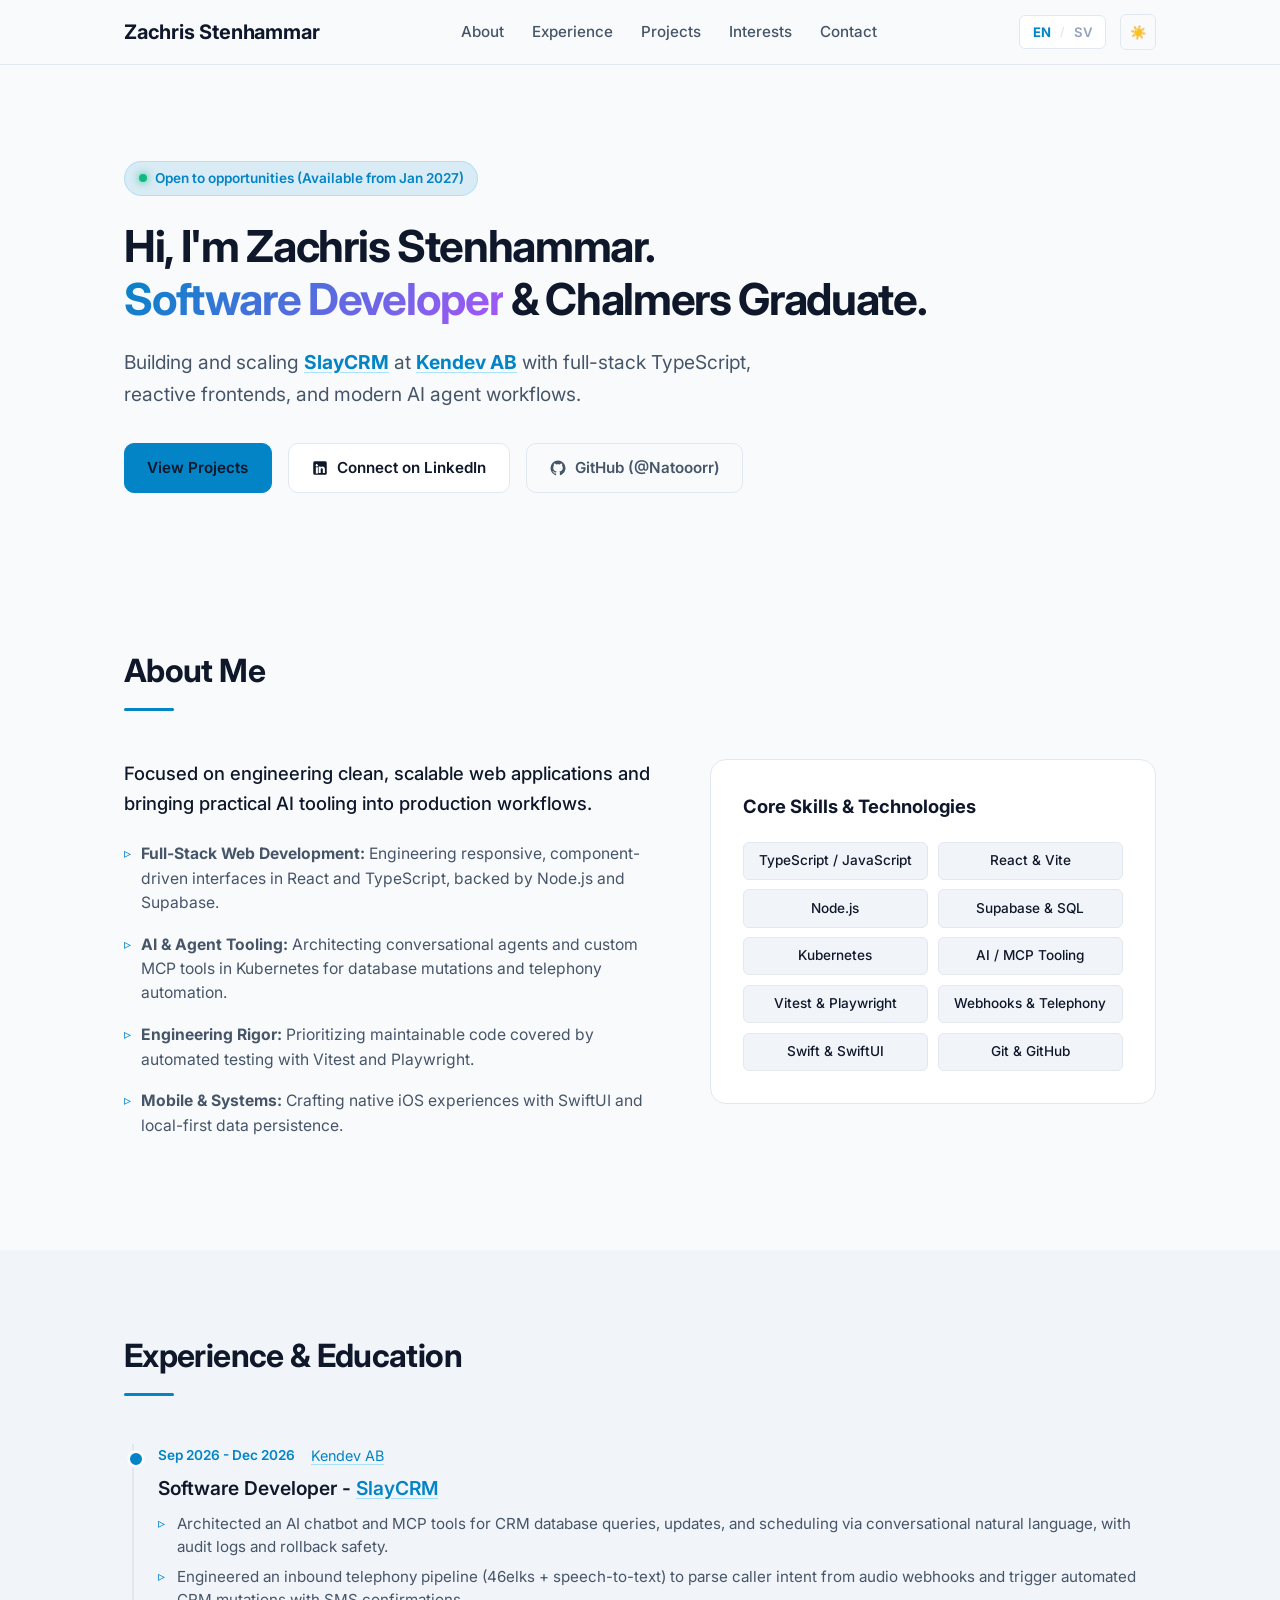
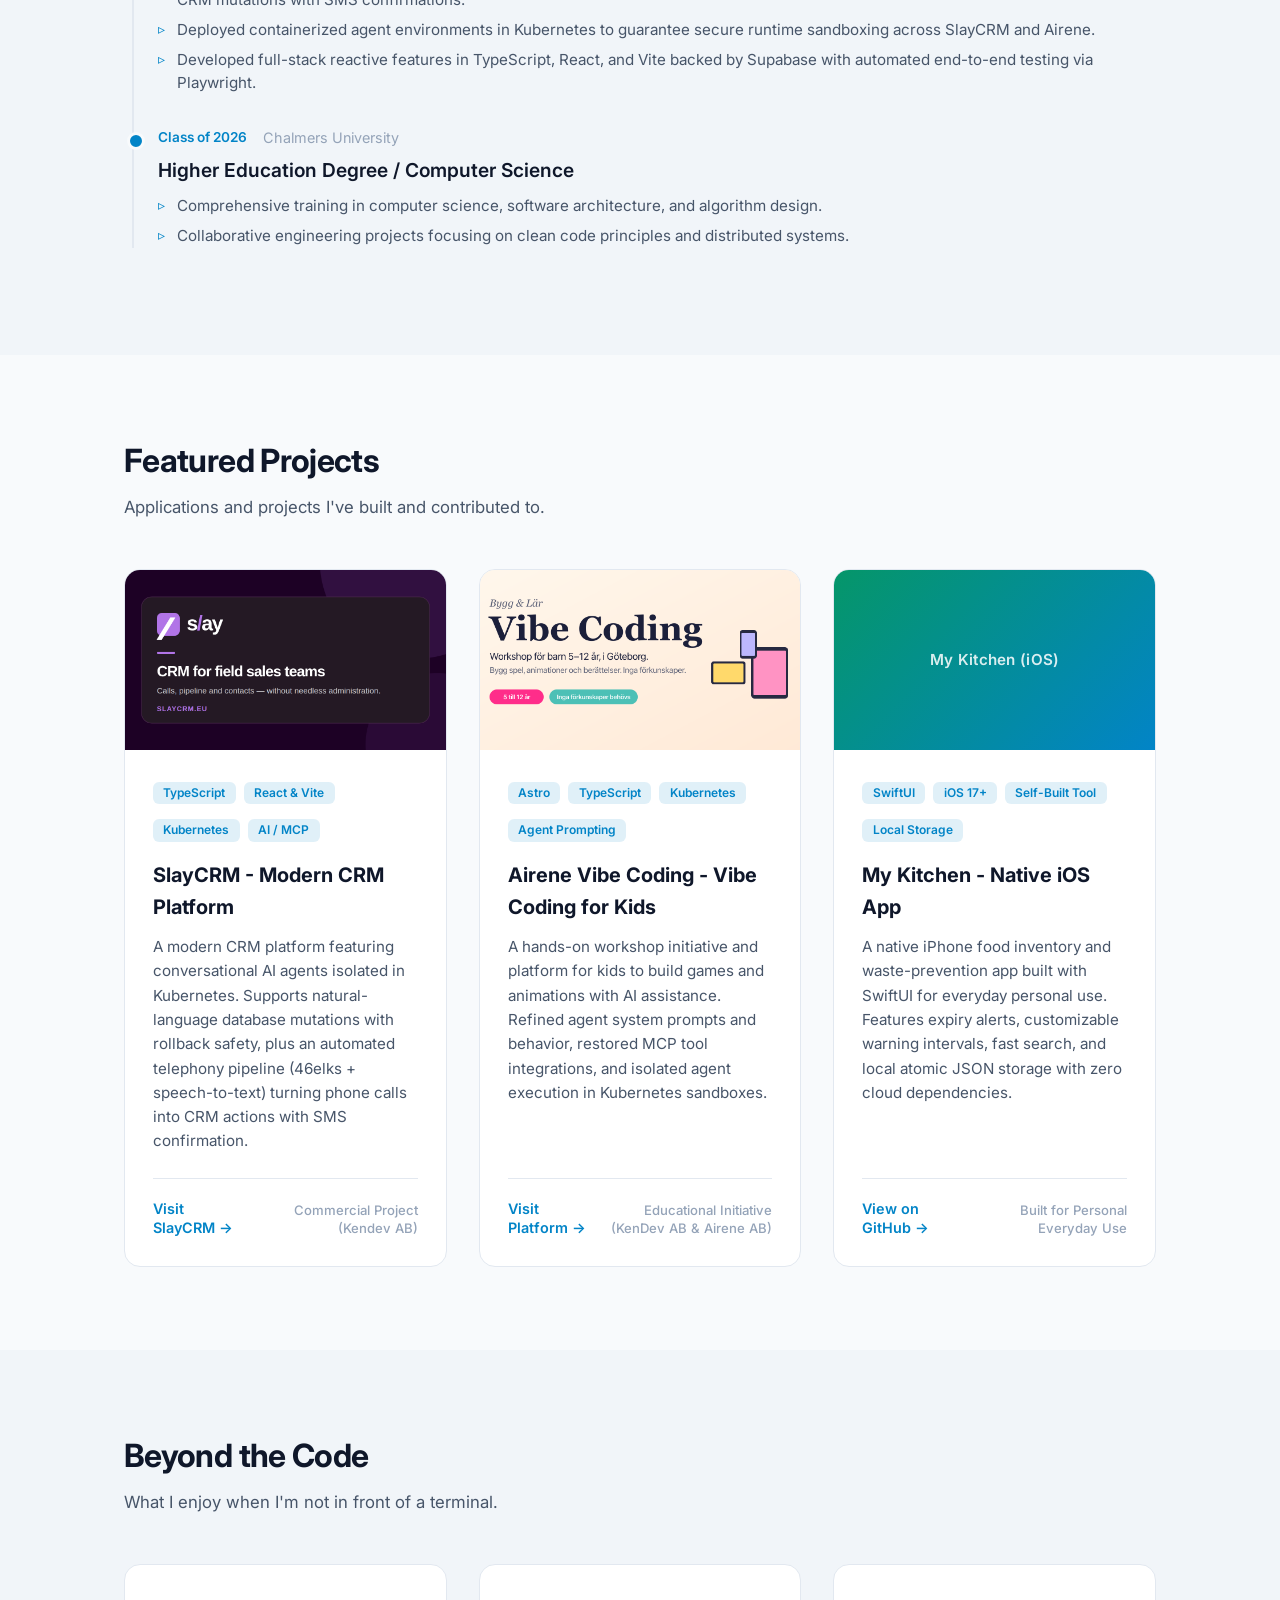
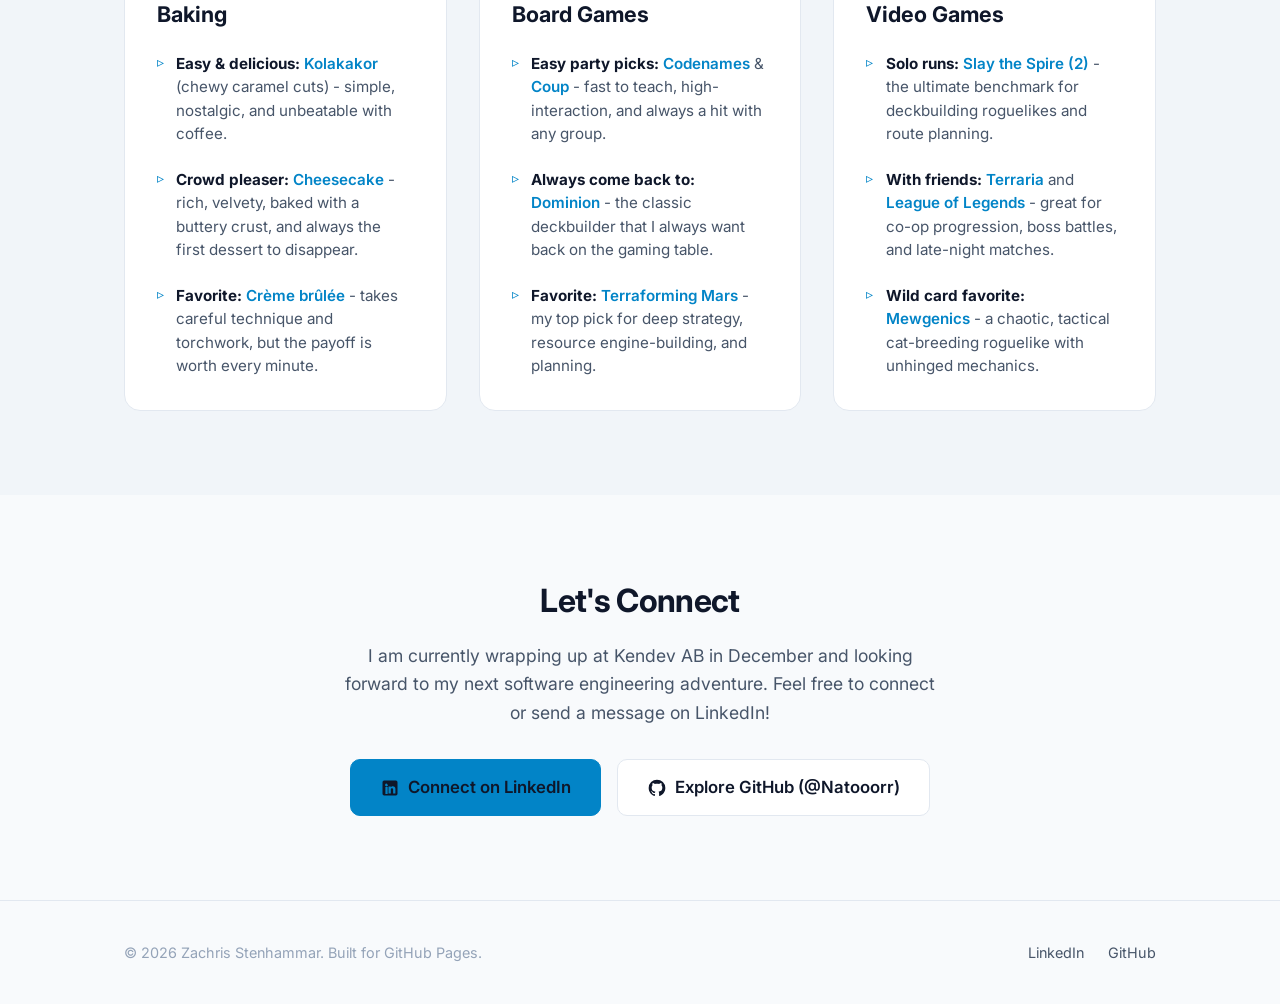
==== commit 11c4d1f8: "feat: eliminate mobile layout shifts on language switch, normalize section heights, and update exper" ====
--- a/index.html
+++ b/index.html
@@ -17,6 +17,16 @@
   <link rel="preconnect" href="https://fonts.googleapis.com">
   <link rel="preconnect" href="https://fonts.gstatic.com" crossorigin>
   <link href="https://fonts.googleapis.com/css2?family=Inter:wght@400;500;600;700&display=swap" rel="stylesheet">
+  <!-- Immediate Scroll Restoration on Language Switch -->
+  <script>
+    if ('scrollRestoration' in history) {
+      history.scrollRestoration = 'manual';
+    }
+    const savedY = sessionStorage.getItem('langSwitchScrollY');
+    if (savedY !== null) {
+      window.scrollTo(0, parseInt(savedY, 10));
+    }
+  </script>
 </head>
 <body>
   <!-- Header / Navigation -->
@@ -52,7 +62,7 @@
         <span class="gradient-text">Software Developer</span> &amp; Chalmers Graduate.
       </h1>
       <p class="hero-subtitle">
-        Building and scaling <a href="https://slaycrm.eu" target="_blank" rel="noopener" class="text-link"><strong>SlayCRM</strong></a> at <a href="https://kendev.se" target="_blank" rel="noopener" class="text-link"><strong>Kendev AB</strong></a>, specializing in full-stack TypeScript, reactive frontends, and modern AI agent workflows.
+        Building and scaling <a href="https://slaycrm.eu" target="_blank" rel="noopener" class="text-link"><strong>SlayCRM</strong></a> at <a href="https://kendev.se" target="_blank" rel="noopener" class="text-link"><strong>Kendev AB</strong></a> with full-stack TypeScript, reactive frontends, and modern AI agent workflows.
       </p>
       <div class="hero-cta">
         <a href="#projects" class="btn btn-primary">View Projects</a>
@@ -88,19 +98,19 @@
             <div class="highlight-item">
               <span class="highlight-bullet">▹</span>
               <div>
-                <strong>Full-Stack Web Development:</strong> Engineering responsive, component-driven interfaces in TypeScript, React, and Vite, backed by Supabase and Node.js.
+                <strong>Full-Stack Web Development:</strong> Engineering responsive, component-driven interfaces in React and TypeScript, backed by Node.js and Supabase.
               </div>
             </div>
             <div class="highlight-item">
               <span class="highlight-bullet">▹</span>
               <div>
-                <strong>AI &amp; Agent Tooling:</strong> Integrating conversational AI models and Model Context Protocol (MCP) adapters directly into production workflows.
+                <strong>AI &amp; Agent Tooling:</strong> Architecting conversational agents and custom MCP tools in Kubernetes for database mutations and telephony automation.
               </div>
             </div>
             <div class="highlight-item">
               <span class="highlight-bullet">▹</span>
               <div>
-                <strong>Engineering Rigor:</strong> Prioritizing maintainable code covered by automated unit and end-to-end testing with Vitest and Playwright.
+                <strong>Engineering Rigor:</strong> Prioritizing maintainable code covered by automated testing with Vitest and Playwright.
               </div>
             </div>
             <div class="highlight-item">
@@ -118,12 +128,12 @@
             <span class="tag">React &amp; Vite</span>
             <span class="tag">Node.js</span>
             <span class="tag">Supabase &amp; SQL</span>
+            <span class="tag">Kubernetes</span>
+            <span class="tag">AI / MCP Tooling</span>
+            <span class="tag">Vitest &amp; Playwright</span>
+            <span class="tag">Webhooks &amp; Telephony</span>
             <span class="tag">Swift &amp; SwiftUI</span>
-            <span class="tag">Vitest &amp; Playwright</span>
-            <span class="tag">Storybook</span>
-            <span class="tag">AI / MCP Tooling</span>
             <span class="tag">Git &amp; GitHub</span>
-            <span class="tag">REST APIs</span>
           </div>
         </div>
       </div>
@@ -148,10 +158,10 @@
           <div class="timeline-content">
             <h3 class="timeline-role">Software Developer - <a href="https://slaycrm.eu" target="_blank" rel="noopener" class="text-link">SlayCRM</a></h3>
             <ul class="timeline-bullets">
-              <li>Shipped full-stack features and reactive UI components using TypeScript, React, and Vite.</li>
-              <li>Connected backend data services and database operations with Supabase.</li>
-              <li>Maintained test reliability through automated pipelines using Vitest and Playwright.</li>
-              <li>Integrated Model Context Protocol (MCP) adapters to power AI chatbot capabilities.</li>
+              <li>Architected an AI chatbot and MCP tools for CRM database queries, updates, and scheduling via conversational natural language, with audit logs and rollback safety.</li>
+              <li>Engineered an inbound telephony pipeline (46elks + speech-to-text) to parse caller intent from audio webhooks and trigger automated CRM mutations with SMS confirmations.</li>
+              <li>Deployed containerized agent environments in Kubernetes to guarantee secure runtime sandboxing across SlayCRM and Airene.</li>
+              <li>Developed full-stack reactive features in TypeScript, React, and Vite backed by Supabase with automated end-to-end testing via Playwright.</li>
             </ul>
           </div>
         </div>
@@ -160,10 +170,10 @@
         <div class="timeline-item">
           <div class="timeline-meta">
             <span class="timeline-period">Class of 2026</span>
-            <span class="timeline-company">Chalmers University of Technology</span>
+            <span class="timeline-company">Chalmers University</span>
           </div>
           <div class="timeline-content">
-            <h3 class="timeline-role">Higher Education Degree in Technology / Computer Science</h3>
+            <h3 class="timeline-role">Higher Education Degree / Computer Science</h3>
             <ul class="timeline-bullets">
               <li>Comprehensive training in computer science, software architecture, and algorithm design.</li>
               <li>Collaborative engineering projects focusing on clean code principles and distributed systems.</li>
@@ -192,12 +202,12 @@
             <div class="project-tags">
               <span class="badge">TypeScript</span>
               <span class="badge">React &amp; Vite</span>
-              <span class="badge">Supabase</span>
+              <span class="badge">Kubernetes</span>
               <span class="badge">AI / MCP</span>
             </div>
             <h3 class="project-title">SlayCRM - Modern CRM Platform</h3>
             <p class="project-description">
-              A high-performance modern CRM system built for seamless customer data workflows. Features comprehensive route tree management, automated end-to-end testing, and conversational AI assistants with custom MCP tool integration.
+              A modern CRM platform featuring conversational AI agents isolated in Kubernetes. Supports natural-language database mutations with rollback safety, plus an automated telephony pipeline (46elks + speech-to-text) turning phone calls into CRM actions with SMS confirmation.
             </p>
             <div class="project-links">
               <a href="https://slaycrm.eu" target="_blank" rel="noopener" class="link-btn link-demo">Visit<br />SlayCRM&nbsp;&rarr;</a>
@@ -215,12 +225,12 @@
             <div class="project-tags">
               <span class="badge">Astro</span>
               <span class="badge">TypeScript</span>
-              <span class="badge">AI Workshops</span>
-              <span class="badge">Community</span>
+              <span class="badge">Kubernetes</span>
+              <span class="badge">Agent Prompting</span>
             </div>
             <h3 class="project-title">Airene Vibe Coding - Vibe Coding for Kids</h3>
             <p class="project-description">
-              A hands-on workshop initiative and platform for kids (ages 5–12) to build games, animations, and stories using phones, tablets, or laptops with AI assistance - free, privacy-first, and without requiring accounts.
+              A hands-on workshop initiative and platform for kids to build games and animations with AI assistance. Refined agent system prompts and behavior, restored MCP tool integrations, and isolated agent execution in Kubernetes sandboxes.
             </p>
             <div class="project-links">
               <a href="https://vibecoding.bernting.se" target="_blank" rel="noopener" class="link-btn link-demo">Visit<br />Platform&nbsp;&rarr;</a>
@@ -245,7 +255,7 @@
             </div>
             <h3 class="project-title">My Kitchen - Native iOS App</h3>
             <p class="project-description">
-              A native iPhone food inventory and waste-prevention app built for my own everyday personal use with SwiftUI. Features proactive expiry warnings, customizable warning timings, fast search and filtering, and atomic JSON local storage with zero cloud dependencies.
+              A native iPhone food inventory and waste-prevention app built with SwiftUI for everyday personal use. Features expiry alerts, customizable warning intervals, fast search, and local atomic JSON storage with zero cloud dependencies.
             </p>
             <div class="project-links">
               <a href="https://github.com/Natooorr/KitchenInventory" target="_blank" rel="noopener" class="link-btn link-demo">View on<br />GitHub&nbsp;&rarr;</a>
@@ -294,10 +304,10 @@
               <strong>Easy party picks:</strong> <em>Codenames</em> &amp; <em>Coup</em>&nbsp;- fast to teach, high-interaction, and always a hit with any group.
             </li>
             <li>
-              <strong>Always come back to:</strong> <em>Dominion</em>&nbsp;- the classic deckbuilder that I always want back on the table.
-            </li>
-            <li>
-              <strong>Favorite:</strong> <em>Terraforming Mars</em>&nbsp;- my top pick for deep strategy and engine-building.
+              <strong>Always come back to:</strong> <em>Dominion</em>&nbsp;- the classic deckbuilder that I always want back on the gaming table.
+            </li>
+            <li>
+              <strong>Favorite:</strong> <em>Terraforming Mars</em>&nbsp;- my top pick for deep strategy, resource engine-building, and planning.
             </li>
           </ul>
         </div>
--- a/style.css
+++ b/style.css
@@ -75,6 +75,31 @@
   padding: 5rem 0;
 }
 
+/* Section Height Normalization (prevents vertical jumping across screen sizes and languages) */
+#hero {
+  min-height: 500px;
+}
+
+#about {
+  min-height: 685px;
+}
+
+#experience {
+  min-height: 705px;
+}
+
+#projects {
+  min-height: 995px;
+}
+
+#interests {
+  min-height: 745px;
+}
+
+#contact {
+  min-height: 405px;
+}
+
 .section-alt {
   background-color: var(--bg-secondary);
 }
@@ -325,8 +350,8 @@
 /* About Grid */
 .about-grid {
   display: grid;
-  grid-template-columns: 1.2fr 0.8fr;
-  gap: 3rem;
+  grid-template-columns: 1.1fr 0.9fr;
+  gap: 2.5rem;
   align-items: start;
 }
 
@@ -382,13 +407,15 @@
   background: var(--bg-secondary);
   border: 1px solid var(--border-color);
   color: var(--text-primary);
-  padding: 0.4rem 0.8rem;
+  padding: 0.45rem 0.65rem;
   border-radius: var(--radius-sm);
   font-size: 0.85rem;
   font-weight: 500;
   white-space: nowrap;
   display: inline-flex;
   align-items: center;
+  justify-content: center;
+  flex: 1 1 calc(50% - 0.6rem);
 }
 
 /* Projects Grid */
@@ -758,4 +785,55 @@
   .interest-list li {
     min-height: auto;
   }
-}
+  .skills-card {
+    padding: 1.25rem;
+  }
+  .skills-tags {
+    display: flex;
+    flex-wrap: wrap;
+    gap: 0.45rem;
+  }
+  .tag {
+    flex: initial;
+    white-space: nowrap;
+    font-size: 0.78rem;
+    padding: 0.35rem 0.55rem;
+  }
+  /* Mobile Height Normalization (forces equal heights to prevent visual jumping across languages) */
+  #hero {
+    min-height: 820px;
+  }
+  #about {
+    min-height: 1250px;
+  }
+  #experience {
+    min-height: 1220px;
+  }
+  #projects {
+    min-height: 2360px;
+  }
+  #interests {
+    min-height: 1730px;
+  }
+  #contact {
+    min-height: 560px;
+  }
+  .about-highlights {
+    min-height: 460px;
+  }
+  .timeline-item:first-child {
+    min-height: 550px;
+  }
+  .timeline-item:last-child {
+    min-height: 270px;
+  }
+  .project-card {
+    min-height: 660px;
+  }
+  .interest-card {
+    min-height: 445px;
+  }
+  footer {
+    min-height: 166px;
+  }
+}
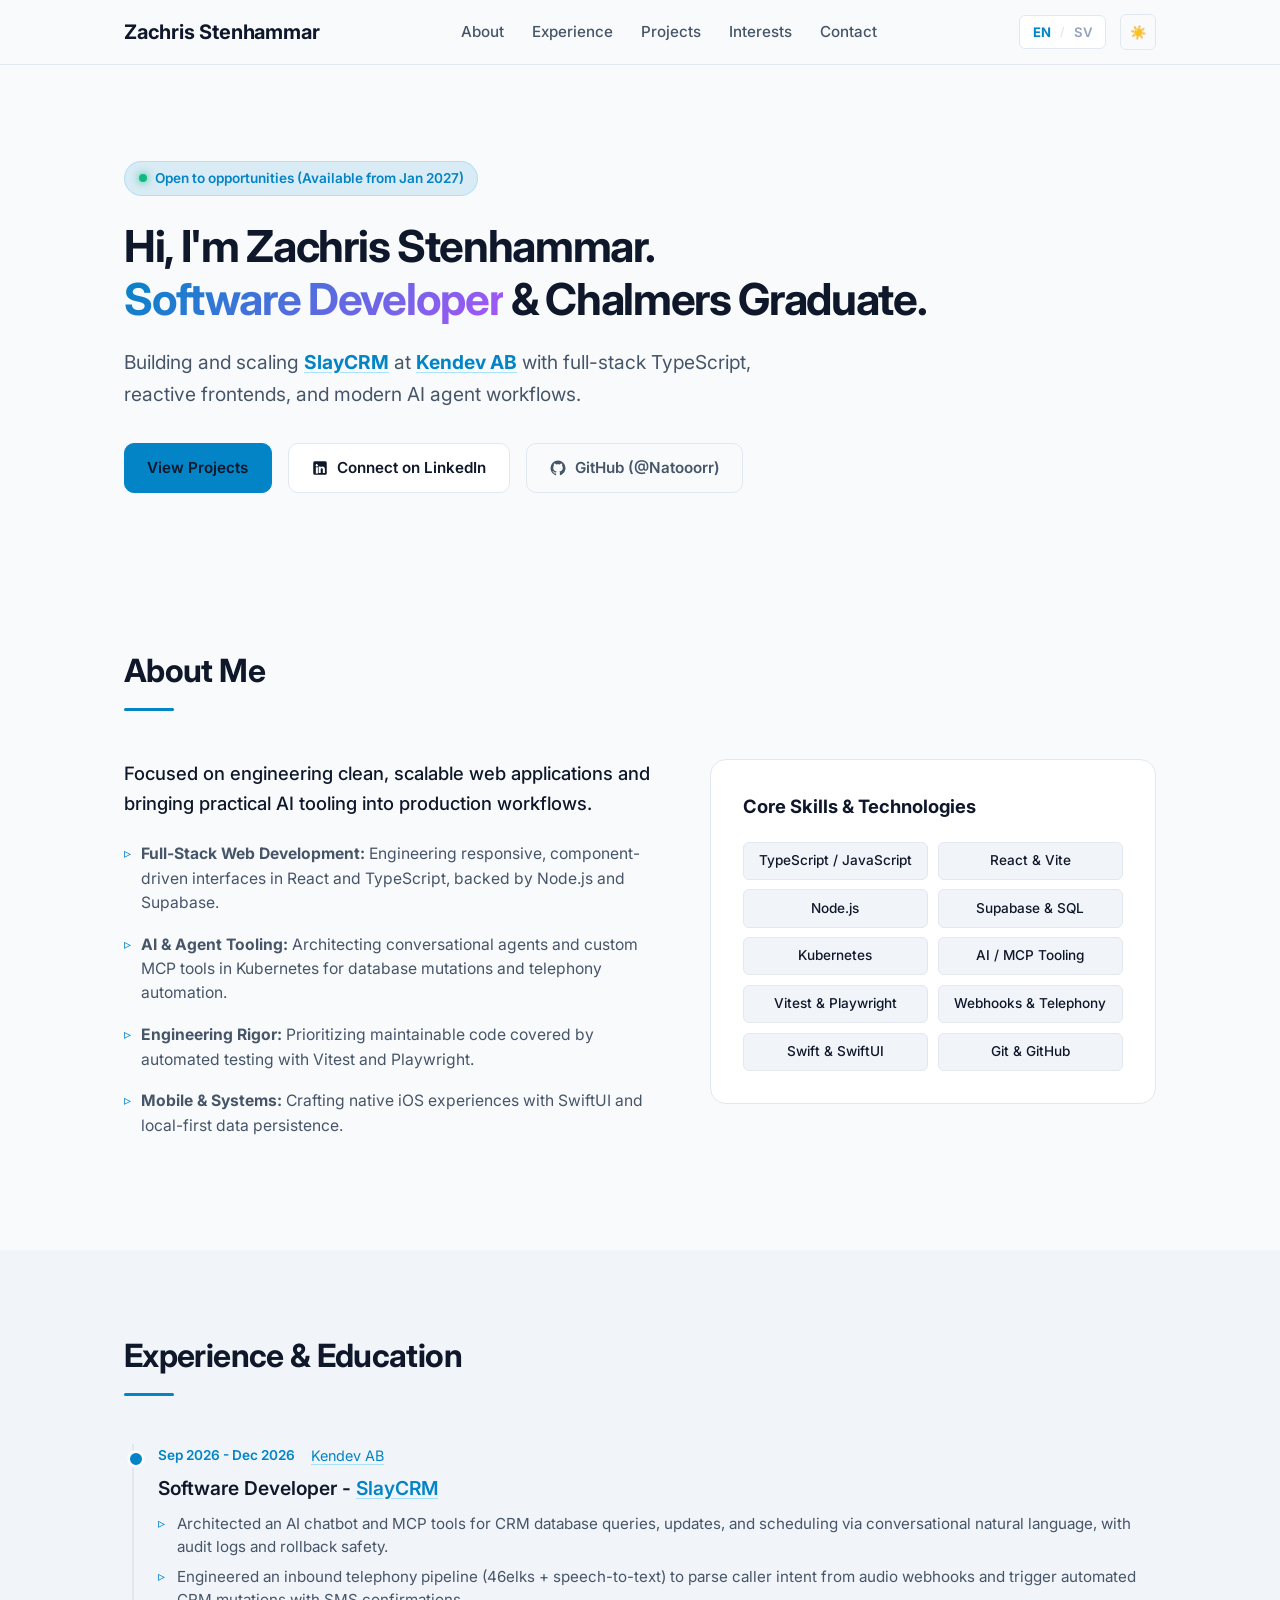
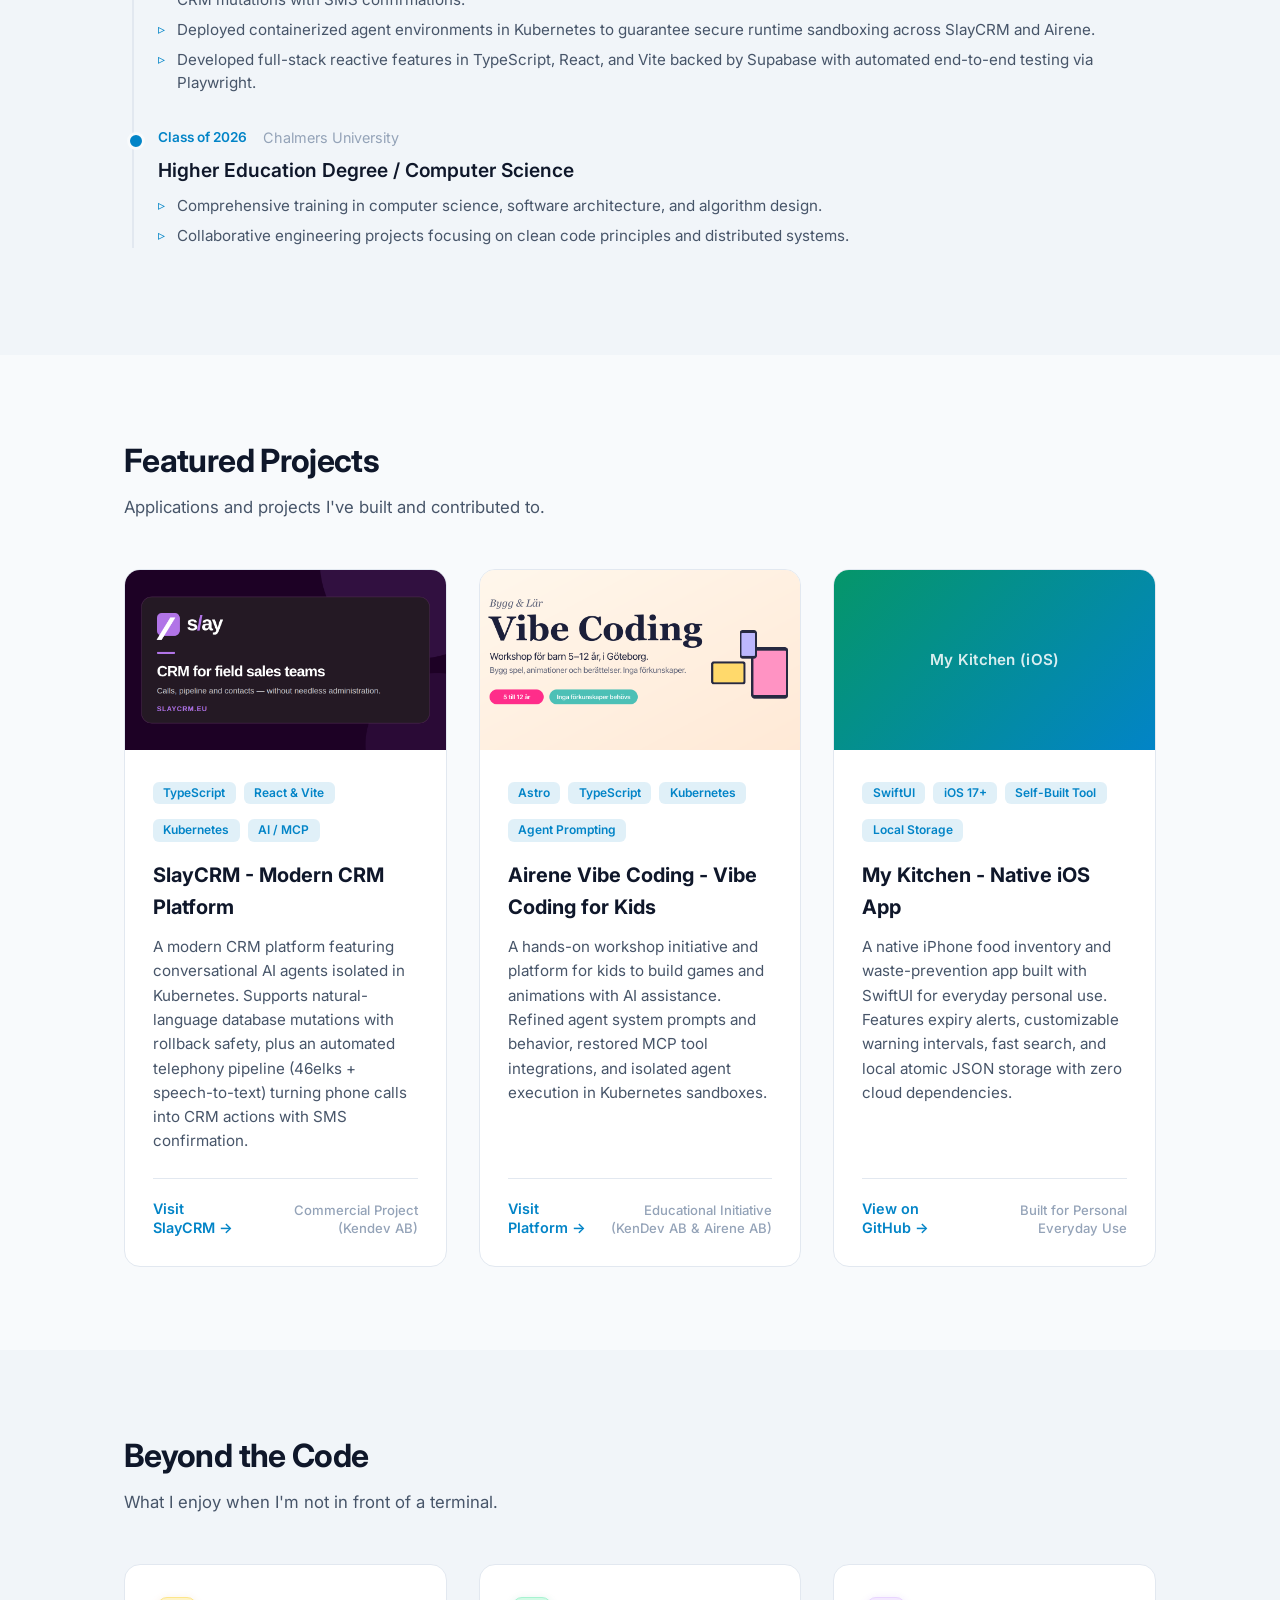
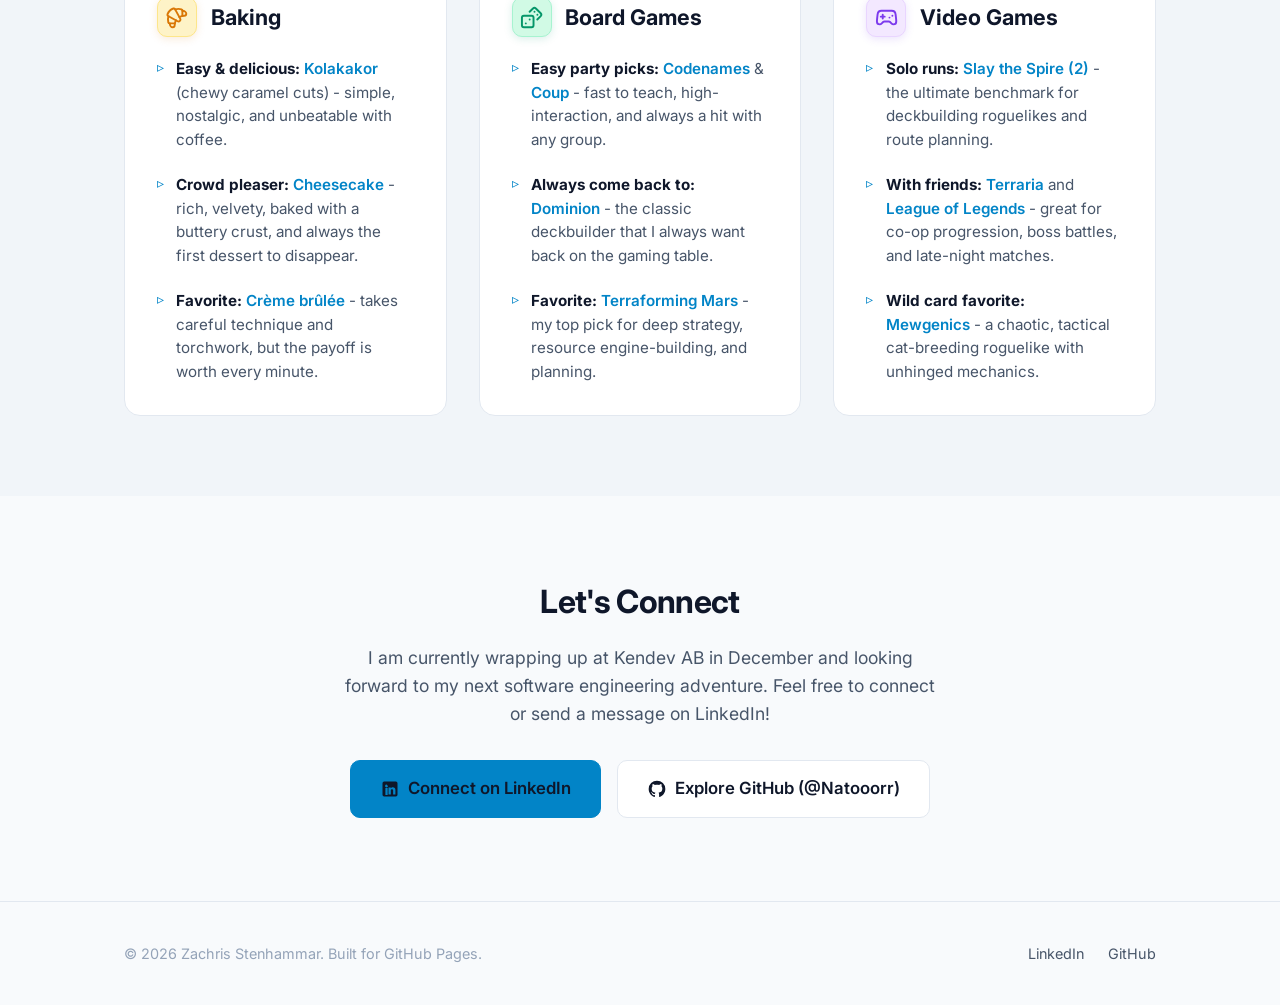
==== commit e712fdf6: "feat: add interactive hobby micro-animations (croissant rise, dice roll, 8-bit jump with gold coin)" ====
--- a/index.html
+++ b/index.html
@@ -279,6 +279,15 @@
         <!-- Baking -->
         <div class="interest-card">
           <div class="interest-header">
+            <button type="button" class="interest-header-icon icon-baking" aria-label="Bake croissant" title="Click to bake!">
+              <svg class="lucide lucide-croissant" xmlns="http://www.w3.org/2000/svg" width="24" height="24" viewBox="0 0 24 24" fill="none" stroke="currentColor" stroke-width="2" stroke-linecap="round" stroke-linejoin="round">
+                <path d="M10.2 18H4.774a1.5 1.5 0 0 1-1.352-.97 11 11 0 0 1 .132-6.487" />
+                <path d="M18 10.2V4.774a1.5 1.5 0 0 0-.97-1.352 11 11 0 0 0-6.486.132" />
+                <path d="M18 5a4 3 0 0 1 4 3 2 2 0 0 1-2 2 10 10 0 0 0-5.139 1.42" />
+                <path d="M5 18a3 4 0 0 0 3 4 2 2 0 0 0 2-2 10 10 0 0 1 1.42-5.14" />
+                <path d="M8.709 2.554a10 10 0 0 0-6.155 6.155 1.5 1.5 0 0 0 .676 1.626l9.807 5.42a2 2 0 0 0 2.718-2.718l-5.42-9.807a1.5 1.5 0 0 0-1.626-.676" />
+              </svg>
+            </button>
             <h3 class="interest-title">Baking</h3>
           </div>
           <ul class="interest-list">
@@ -297,6 +306,16 @@
         <!-- Board Games -->
         <div class="interest-card">
           <div class="interest-header">
+            <button type="button" class="interest-header-icon icon-games" aria-label="Roll the dice" title="Click to roll!">
+              <svg class="lucide lucide-dices" xmlns="http://www.w3.org/2000/svg" width="24" height="24" viewBox="0 0 24 24" fill="none" stroke="currentColor" stroke-width="2" stroke-linecap="round" stroke-linejoin="round">
+                <rect width="12" height="12" x="2" y="10" rx="2" ry="2" />
+                <path d="m17.92 14 3.5-3.5a2.24 2.24 0 0 0 0-3l-5-4.92a2.24 2.24 0 0 0-3 0L10 6" />
+                <path d="M6 18h.01" />
+                <path d="M10 14h.01" />
+                <path d="M15 6h.01" />
+                <path d="M18 9h.01" />
+              </svg>
+            </button>
             <h3 class="interest-title">Board Games</h3>
           </div>
           <ul class="interest-list">
@@ -315,6 +334,15 @@
         <!-- Video Games -->
         <div class="interest-card">
           <div class="interest-header">
+            <button type="button" class="interest-header-icon icon-gaming" aria-label="Video games" title="Click to jump!">
+              <svg class="lucide lucide-gamepad-2" xmlns="http://www.w3.org/2000/svg" width="24" height="24" viewBox="0 0 24 24" fill="none" stroke="currentColor" stroke-width="2" stroke-linecap="round" stroke-linejoin="round">
+                <line x1="6" x2="10" y1="11" y2="11" />
+                <line x1="8" x2="8" y1="9" y2="13" />
+                <line x1="15" x2="15.01" y1="12" y2="12" />
+                <line x1="18" x2="18.01" y1="10" y2="10" />
+                <path d="M17.32 5H6.68a4 4 0 0 0-3.978 3.59c-.006.052-.01.101-.017.152C2.604 9.416 2 14.456 2 16a3 3 0 0 0 3 3c1 0 1.5-.5 2-1l1.414-1.414A2 2 0 0 1 9.828 16h4.344a2 2 0 0 1 1.414.586L17 18c.5.5 1 1 2 1a3 3 0 0 0 3-3c0-1.545-.604-6.584-.685-7.258-.007-.05-.011-.1-.017-.151A4 4 0 0 0 17.32 5z" />
+              </svg>
+            </button>
             <h3 class="interest-title">Video Games</h3>
           </div>
           <ul class="interest-list">
--- a/style.css
+++ b/style.css
@@ -598,7 +598,304 @@
 }
 
 .interest-header {
+  display: flex;
+  align-items: center;
+  gap: 0.85rem;
   margin-bottom: 1.25rem;
+}
+
+.interest-header-icon {
+  display: inline-flex;
+  align-items: center;
+  justify-content: center;
+  width: 2.5rem;
+  height: 2.5rem;
+  border-radius: var(--radius-md);
+  flex-shrink: 0;
+  transition: transform 0.25s ease, box-shadow 0.25s ease;
+  font-family: inherit;
+  font-size: inherit;
+  line-height: inherit;
+  padding: 0;
+  margin: 0;
+  cursor: pointer;
+  position: relative;
+  user-select: none;
+  -webkit-appearance: none;
+  appearance: none;
+}
+
+.interest-header-icon:focus-visible {
+  outline: 2px solid var(--accent-primary);
+  outline-offset: 3px;
+}
+
+.interest-card:hover .interest-header-icon {
+  transform: scale(1.06);
+}
+
+.interest-header-icon:hover {
+  transform: scale(1.12);
+}
+
+.interest-header-icon:active {
+  transform: scale(0.94);
+}
+
+/* Hobby Icon Interactive Animations */
+.interest-header-icon.anim-baking {
+  animation: bakeRise 0.65s cubic-bezier(0.34, 1.56, 0.64, 1);
+}
+
+/* Fix: Only the dice SVG inside rotates, leaving the button box and floating number badge completely level */
+.interest-header-icon.anim-dice {
+  transform: scale(1.08);
+}
+
+.interest-header-icon.anim-dice svg {
+  animation: diceTumble 0.7s cubic-bezier(0.25, 1, 0.5, 1);
+  transform-origin: center center;
+}
+
+@keyframes bakeRise {
+  0% { transform: scale(1) translateY(0); }
+  22% { transform: scale(0.85, 0.8) translateY(3px); }
+  52% { transform: scale(1.22, 1.2) translateY(-6px); }
+  75% { transform: scale(0.96, 0.98) translateY(1px); }
+  100% { transform: scale(1) translateY(0); }
+}
+
+@keyframes diceTumble {
+  0% { transform: rotate(0deg) scale(1); }
+  20% { transform: rotate(-50deg) scale(1.2); }
+  45% { transform: rotate(260deg) scale(1.25); }
+  70% { transform: rotate(520deg) scale(1.1); }
+  88% { transform: rotate(700deg) scale(0.96); }
+  100% { transform: rotate(720deg) scale(1); }
+}
+
+/* Video Games: 8-Bit Jump & 3D Metallic Gold Coin */
+.interest-header-icon.icon-gaming.anim-gaming svg {
+  animation: gameJump 0.65s cubic-bezier(0.25, 1, 0.5, 1);
+}
+@keyframes gameJump {
+  0% { transform: translateY(0) scale(1, 1); }
+  20% { transform: translateY(3px) scale(1.2, 0.75); }
+  45% { transform: translateY(-11px) scale(0.9, 1.2); }
+  75% { transform: translateY(1px) scale(1.05, 0.95); }
+  100% { transform: translateY(0) scale(1, 1); }
+}
+
+.opt2-coin-wrap {
+  position: absolute;
+  left: 50%;
+  bottom: 70%;
+  transform: translateX(-50%);
+  pointer-events: none;
+  z-index: 35;
+  display: flex;
+  align-items: center;
+  justify-content: center;
+  perspective: 600px;
+  animation: coinRiseSpin 0.9s cubic-bezier(0.18, 0.89, 0.32, 1.28) forwards;
+}
+
+.opt2-coin-svg {
+  width: 24px;
+  height: 24px;
+  filter: drop-shadow(0 0 10px rgba(250, 204, 21, 0.85)) drop-shadow(0 2px 4px rgba(0, 0, 0, 0.35));
+}
+
+@keyframes coinRiseSpin {
+  0% {
+    opacity: 0;
+    transform: translateX(-50%) translateY(4px) scale(0.3) rotateY(0deg);
+  }
+  25% {
+    opacity: 1;
+    transform: translateX(-50%) translateY(-22px) scale(1.25) rotateY(360deg);
+  }
+  65% {
+    opacity: 1;
+    transform: translateX(-50%) translateY(-38px) scale(1.1) rotateY(720deg);
+  }
+  100% {
+    opacity: 0;
+    transform: translateX(-50%) translateY(-52px) scale(0.7) rotateY(1080deg);
+  }
+}
+
+.opt2-sparkle {
+  position: absolute;
+  font-size: 0.75rem;
+  pointer-events: none;
+  z-index: 36;
+  animation: coinSparkle 0.6s ease-out forwards;
+}
+
+@keyframes coinSparkle {
+  0% { opacity: 0; transform: translate(0, 0) scale(0.4); }
+  40% { opacity: 1; transform: translate(var(--sx), var(--sy)) scale(1.2); }
+  100% { opacity: 0; transform: translate(calc(var(--sx) * 1.5), calc(var(--sy) * 1.5)) scale(0.5); }
+}
+
+/* Floating Baking Crumbs / Steam Sparkles */
+.particle-crumb {
+  position: absolute;
+  pointer-events: none;
+  font-size: 0.85rem;
+  line-height: 1;
+  z-index: 30;
+  user-select: none;
+  animation: crumbFloat 0.75s cubic-bezier(0.16, 1, 0.3, 1) forwards;
+}
+
+@keyframes crumbFloat {
+  0% {
+    opacity: 0;
+    transform: translate(0, 0) scale(0.4);
+  }
+  30% {
+    opacity: 1;
+    transform: translate(var(--dx), calc(var(--dy) * 0.4)) scale(1.15);
+  }
+  100% {
+    opacity: 0;
+    transform: translate(var(--dx), var(--dy)) scale(0.7);
+  }
+}
+
+/* Floating Dice Roll Pill Badge */
+.dice-roll-badge {
+  position: absolute;
+  bottom: calc(100% + 8px);
+  left: 50%;
+  transform: translateX(-50%) translateY(0);
+  background: var(--bg-card);
+  color: #10b981;
+  border: 1px solid #10b981;
+  box-shadow: 0 4px 14px rgba(16, 185, 129, 0.35);
+  font-size: 0.75rem;
+  font-weight: 700;
+  padding: 0.22rem 0.6rem;
+  border-radius: 9999px;
+  white-space: nowrap;
+  pointer-events: none;
+  z-index: 30;
+  user-select: none;
+  animation: diceBadgePop 1.25s cubic-bezier(0.16, 1, 0.3, 1) forwards;
+}
+
+[data-theme="light"] .dice-roll-badge {
+  background: #ffffff;
+  color: #059669;
+  border-color: #10b981;
+  box-shadow: 0 4px 12px rgba(5, 150, 105, 0.2);
+}
+
+.dice-roll-badge.is-nat20 {
+  color: #f59e0b;
+  border-color: #f59e0b;
+  box-shadow: 0 0 16px rgba(245, 158, 11, 0.5);
+}
+
+.dice-roll-badge.is-nat1 {
+  color: #ef4444;
+  border-color: #ef4444;
+  box-shadow: 0 0 16px rgba(239, 68, 68, 0.4);
+}
+
+@keyframes diceBadgePop {
+  0% {
+    opacity: 0;
+    transform: translateX(-50%) translateY(8px) scale(0.6);
+  }
+  20% {
+    opacity: 1;
+    transform: translateX(-50%) translateY(-2px) scale(1.1);
+  }
+  35% {
+    transform: translateX(-50%) translateY(0) scale(1);
+  }
+  80% {
+    opacity: 1;
+    transform: translateX(-50%) translateY(-2px) scale(1);
+  }
+  100% {
+    opacity: 0;
+    transform: translateX(-50%) translateY(-12px) scale(0.85);
+  }
+}
+
+.interest-header-icon svg {
+  width: 1.45rem;
+  height: 1.45rem;
+}
+
+/* Fun vibrant color identities for each hobby */
+.icon-baking {
+  background: rgba(245, 158, 11, 0.16);
+  color: #f59e0b;
+  border: 1px solid rgba(245, 158, 11, 0.25);
+  box-shadow: 0 2px 10px rgba(245, 158, 11, 0.12);
+}
+
+.icon-games {
+  background: rgba(16, 185, 129, 0.16);
+  color: #10b981;
+  border: 1px solid rgba(16, 185, 129, 0.25);
+  box-shadow: 0 2px 10px rgba(16, 185, 129, 0.12);
+}
+
+.icon-gaming {
+  background: rgba(168, 85, 247, 0.16);
+  color: #a855f7;
+  border: 1px solid rgba(168, 85, 247, 0.25);
+  box-shadow: 0 2px 10px rgba(168, 85, 247, 0.12);
+}
+
+/* Light Mode Contrast Tuning */
+[data-theme="light"] .icon-baking {
+  background: #fef3c7;
+  color: #d97706;
+  border-color: #fde68a;
+  box-shadow: 0 2px 8px rgba(217, 119, 6, 0.15);
+}
+
+[data-theme="light"] .icon-games {
+  background: #d1fae5;
+  color: #059669;
+  border-color: #a7f3d0;
+  box-shadow: 0 2px 8px rgba(5, 150, 105, 0.15);
+}
+
+[data-theme="light"] .icon-gaming {
+  background: #f3e8ff;
+  color: #7c3aed;
+  border-color: #e9d5ff;
+  box-shadow: 0 2px 8px rgba(124, 58, 237, 0.15);
+}
+
+/* Dark Mode Glow Tuning */
+[data-theme="dark"] .icon-baking {
+  background: rgba(245, 158, 11, 0.2);
+  color: #fbbf24;
+  border-color: rgba(251, 191, 36, 0.35);
+  box-shadow: 0 0 14px rgba(245, 158, 11, 0.2);
+}
+
+[data-theme="dark"] .icon-games {
+  background: rgba(16, 185, 129, 0.2);
+  color: #34d399;
+  border-color: rgba(52, 211, 153, 0.35);
+  box-shadow: 0 0 14px rgba(16, 185, 129, 0.2);
+}
+
+[data-theme="dark"] .icon-gaming {
+  background: rgba(168, 85, 247, 0.2);
+  color: #c084fc;
+  border-color: rgba(192, 132, 252, 0.35);
+  box-shadow: 0 0 14px rgba(168, 85, 247, 0.2);
 }
 
 .interest-title {
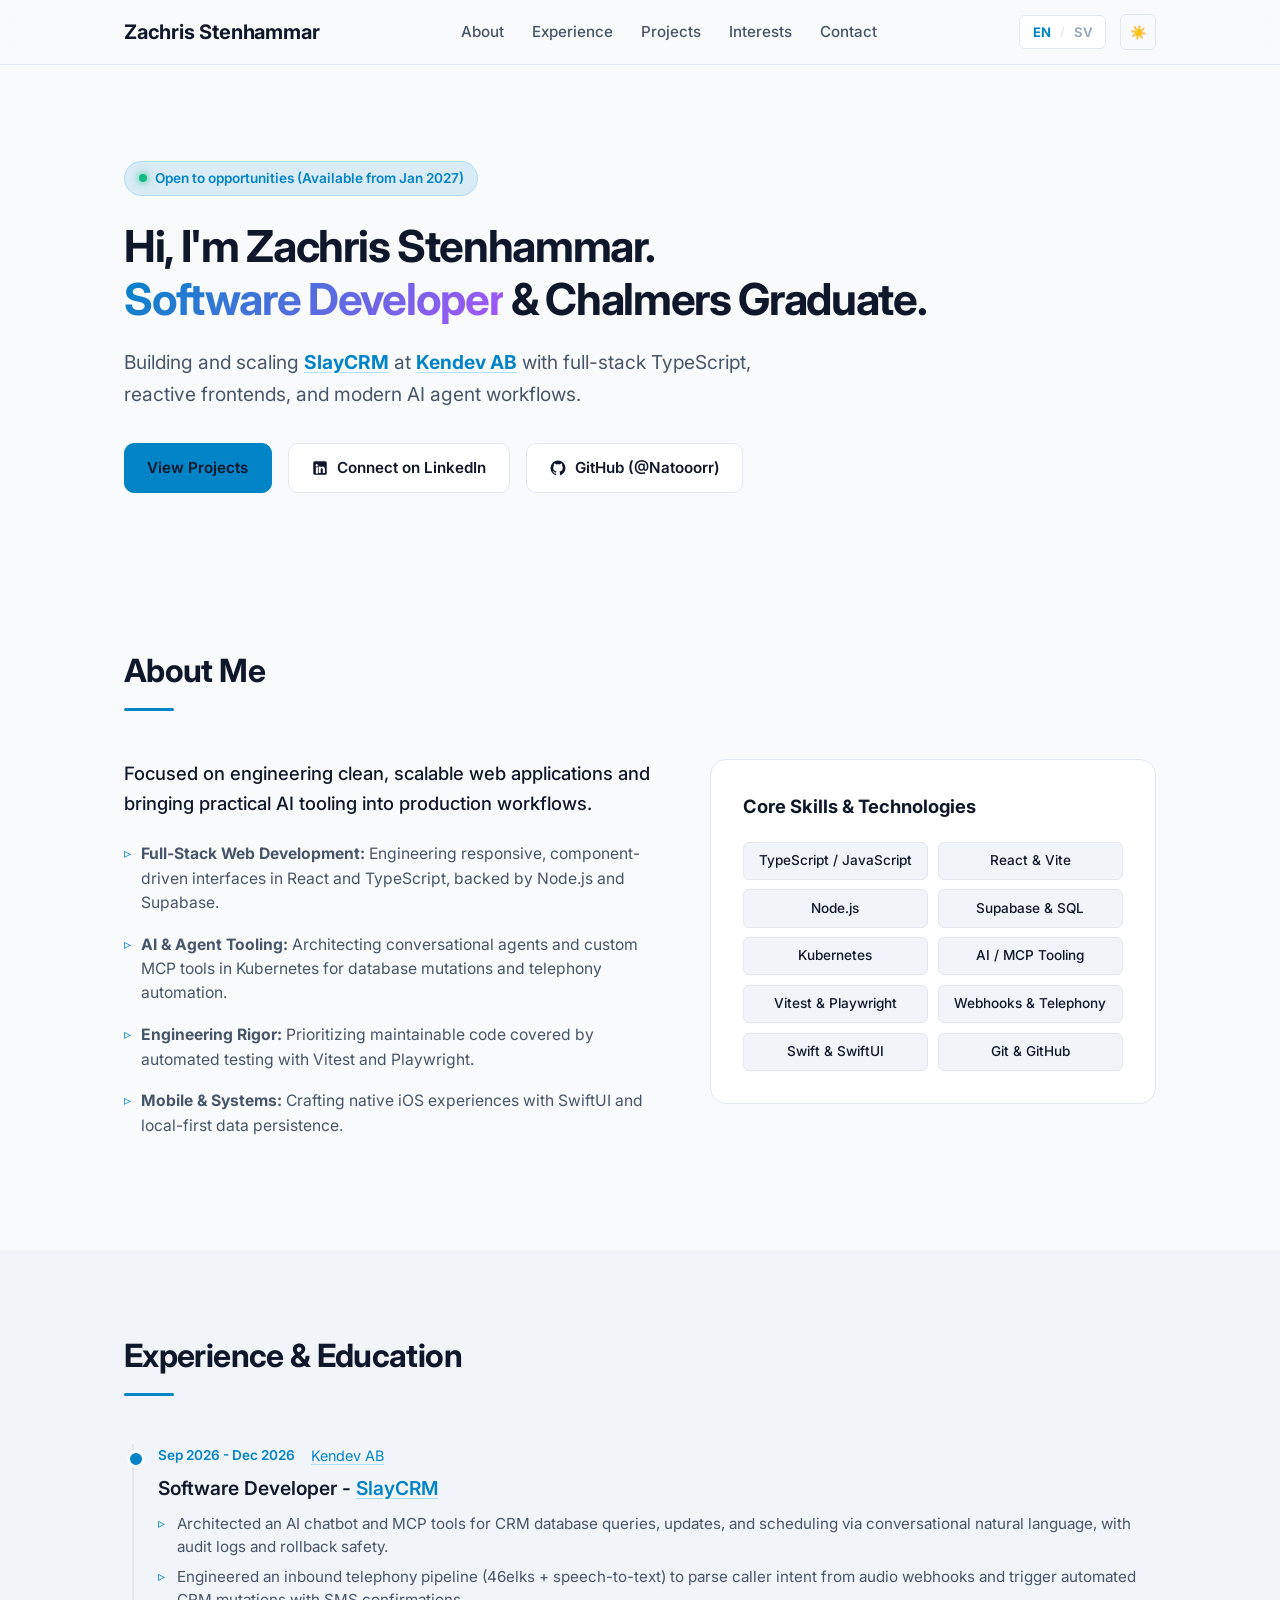
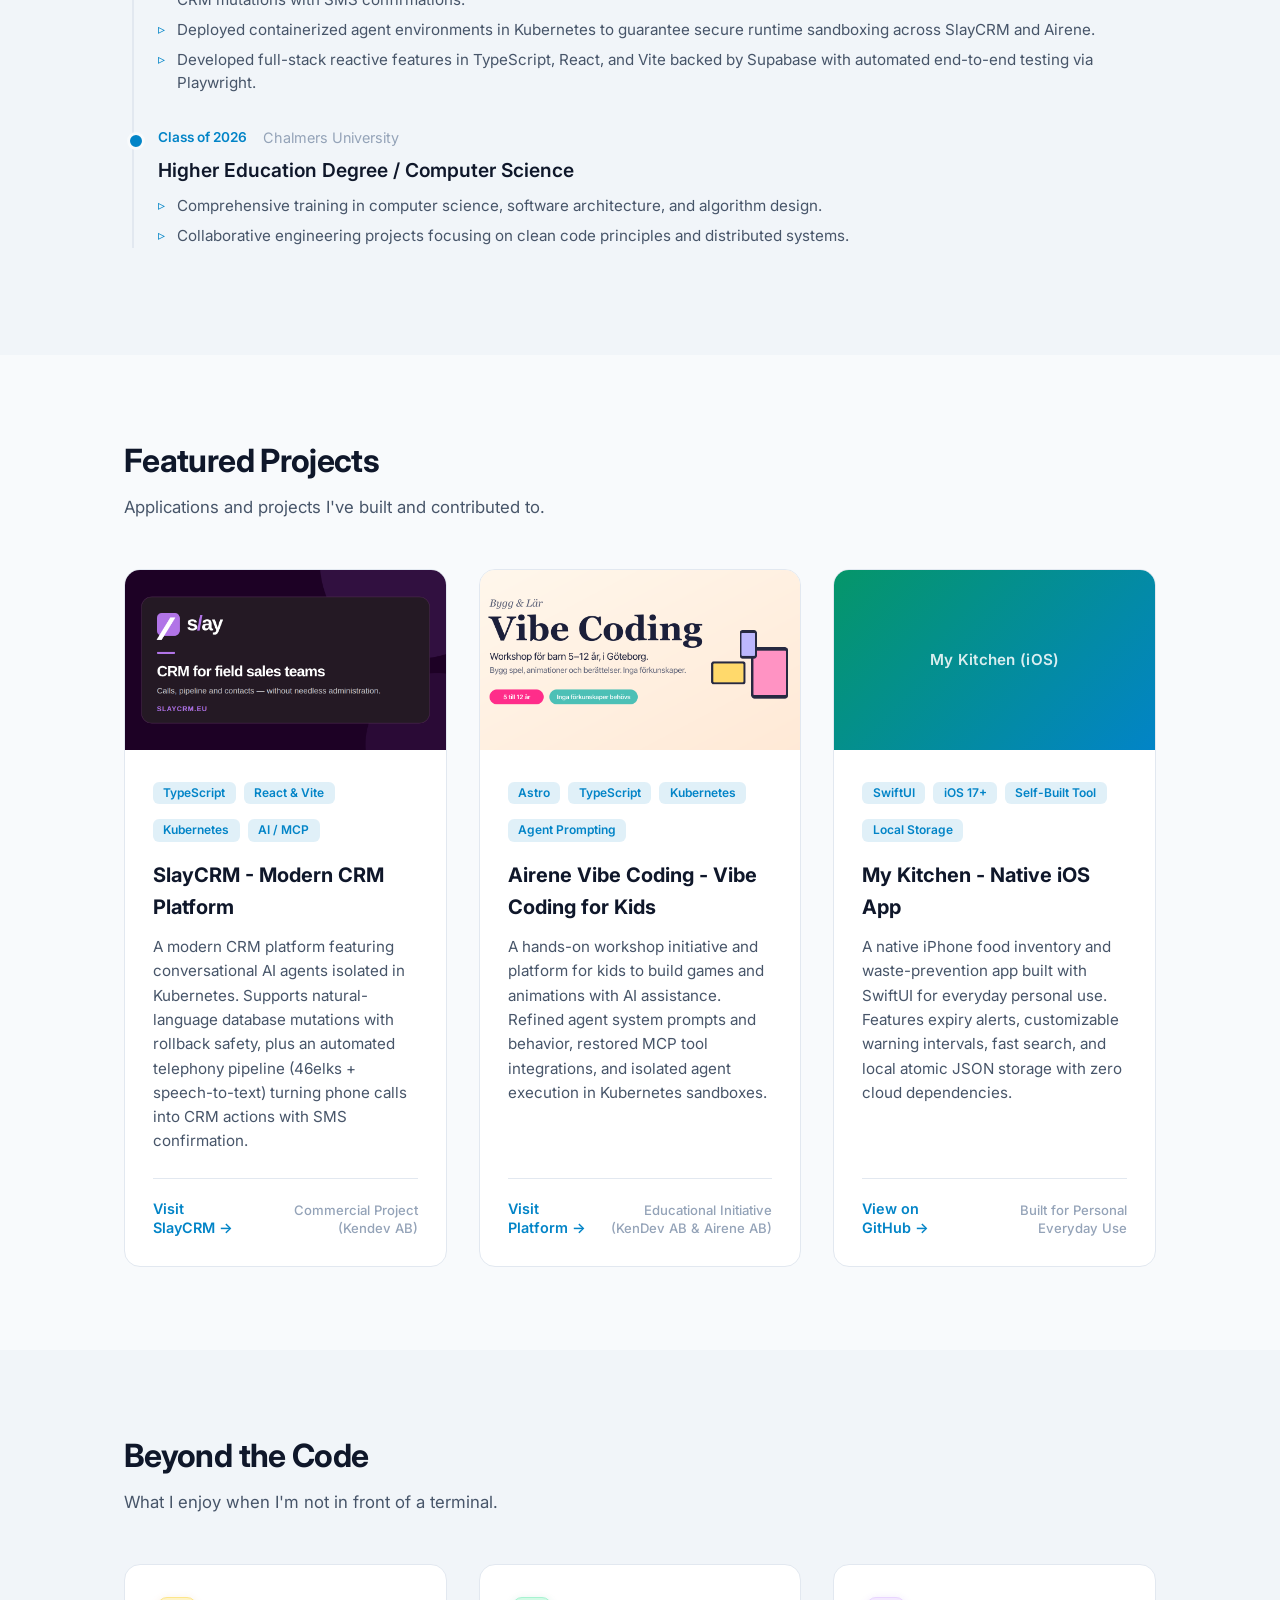
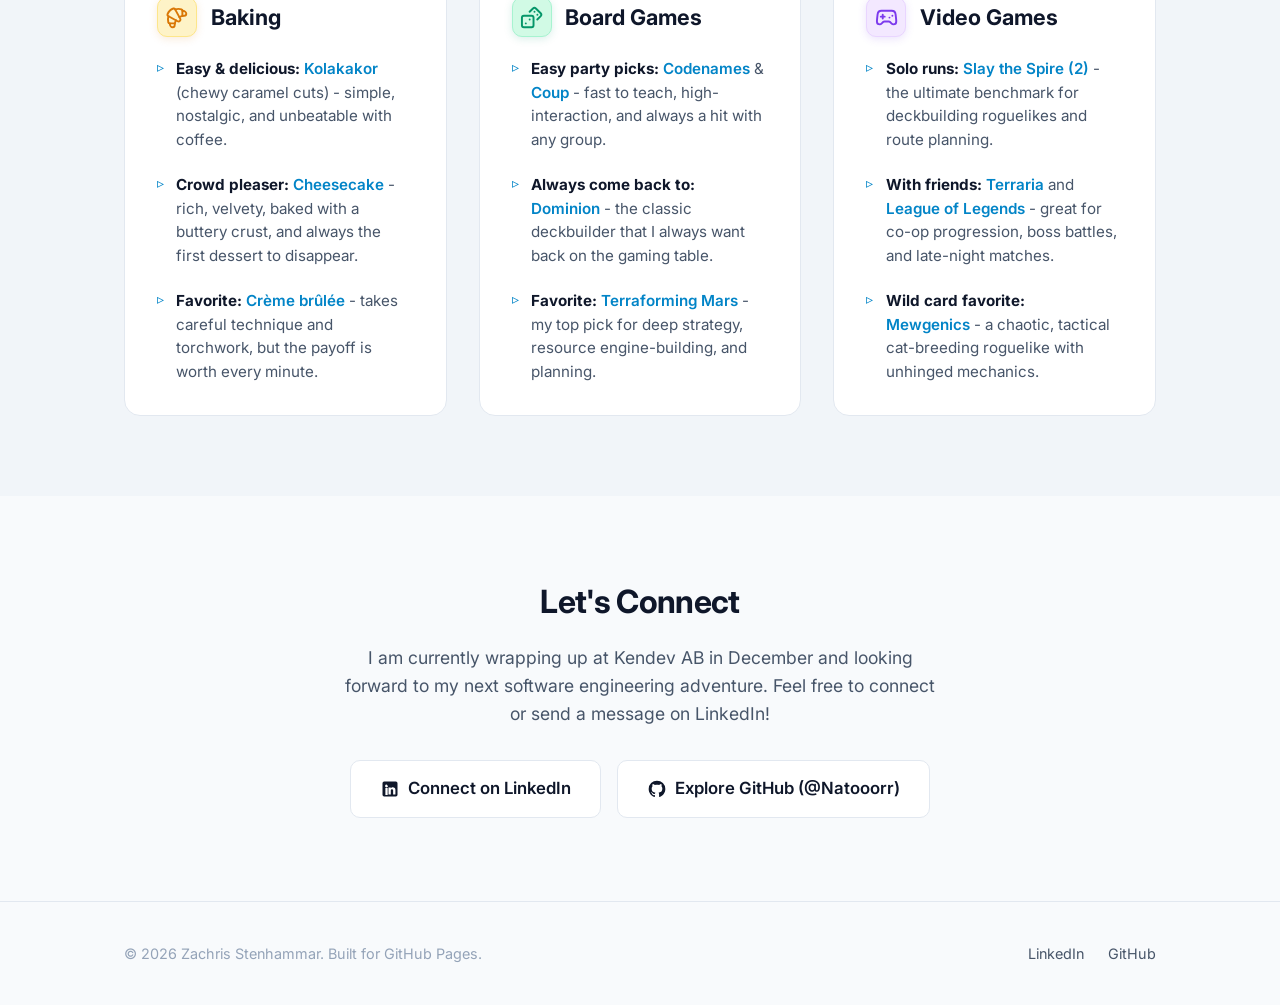
==== commit 29a49363: "style: unify external profile buttons with secondary outline styling" ====
--- a/index.html
+++ b/index.html
@@ -72,7 +72,7 @@
           </svg>
           Connect on LinkedIn
         </a>
-        <a href="https://github.com/Natooorr" target="_blank" rel="noopener" class="btn btn-ghost">
+        <a href="https://github.com/Natooorr" target="_blank" rel="noopener" class="btn btn-secondary">
           <svg class="icon" viewBox="0 0 24 24" width="18" height="18" fill="currentColor">
             <path d="M12 2A10 10 0 0 0 2 12c0 4.42 2.87 8.17 6.84 9.5.5.08.66-.23.66-.5v-1.69c-2.77.6-3.36-1.34-3.36-1.34-.46-1.16-1.11-1.47-1.11-1.47-.91-.62.07-.6.07-.6 1 .07 1.53 1.03 1.53 1.03.87 1.52 2.34 1.07 2.91.83.1-.65.35-1.09.63-1.34-2.22-.25-4.55-1.11-4.55-4.92 0-1.11.38-2 1.03-2.71-.1-.25-.45-1.29.1-2.64 0 0 .84-.27 2.75 1.02.79-.22 1.65-.33 2.5-.33.85 0 1.71.11 2.5.33 1.91-1.29 2.75-1.02 2.75-1.02.55 1.35.2 2.39.1 2.64.65.71 1.03 1.6 1.03 2.71 0 3.82-2.34 4.66-4.57 4.91.36.31.69.92.69 1.85V21c0 .27.16.59.67.5C19.14 20.16 22 16.42 22 12A10 10 0 0 0 12 2Z"/>
           </svg>
@@ -369,7 +369,7 @@
         I am currently wrapping up at Kendev AB in December and looking forward to my next software engineering adventure. Feel free to connect or send a message on LinkedIn!
       </p>
       <div class="contact-buttons">
-        <a href="https://www.linkedin.com/in/zachris-stenhammar-56bb15175/" target="_blank" rel="noopener" class="btn btn-primary btn-large">
+        <a href="https://www.linkedin.com/in/zachris-stenhammar-56bb15175/" target="_blank" rel="noopener" class="btn btn-secondary btn-large">
           <svg class="icon" viewBox="0 0 24 24" width="20" height="20" fill="currentColor">
             <path d="M19 3a2 2 0 0 1 2 2v14a2 2 0 0 1-2 2H5a2 2 0 0 1-2-2V5a2 2 0 0 1 2-2h14m-.5 15.5v-5.3a3.26 3.26 0 0 0-3.26-3.26c-.85 0-1.84.52-2.28 1.3v-1.11h-2.79v8.37h2.79v-4.93c0-.77.62-1.4 1.39-1.4a1.4 1.4 0 0 1 1.4 1.4v4.93h2.75M6.46 10.9v8.37H9.2V10.9H6.46M7.83 6.64c-.95 0-1.72.77-1.72 1.72s.77 1.72 1.72 1.72 1.72-.77 1.72-1.72-.77-1.72-1.72Z"/>
           </svg>
--- a/style.css
+++ b/style.css
@@ -12,7 +12,7 @@
   --accent-hover: #0284c7;
   --accent-glow: rgba(56, 189, 248, 0.15);
   --success: #10b981;
-  --transition: all 0.2s ease-in-out;
+  --transition: all 0.3s ease;
   --radius-sm: 6px;
   --radius-md: 10px;
   --radius-lg: 16px;
@@ -39,6 +39,7 @@
 
 html {
   scroll-behavior: smooth;
+  scroll-padding-top: 5rem;
 }
 
 body {
@@ -102,6 +103,7 @@
 
 .section-alt {
   background-color: var(--bg-secondary);
+  transition: background-color 0.3s ease;
 }
 
 .section-header {
@@ -136,7 +138,7 @@
   background-color: rgba(15, 23, 42, 0.85);
   backdrop-filter: blur(12px);
   border-bottom: 1px solid var(--border-color);
-  transition: background-color 0.3s ease;
+  transition: background-color 0.3s ease, border-color 0.3s ease;
 }
 
 [data-theme="light"] .header {
@@ -188,15 +190,16 @@
   padding: 0.25rem 0.55rem;
   border: 1px solid var(--border-color);
   border-radius: var(--radius-sm);
-  background: var(--bg-card);
+  background-color: var(--bg-card);
   font-size: 0.82rem;
   font-weight: 600;
+  transition: background-color 0.3s ease, border-color 0.3s ease;
 }
 
 .lang-btn {
   color: var(--text-muted);
   text-decoration: none;
-  transition: var(--transition);
+  transition: color 0.3s ease;
   padding: 0.1rem 0.25rem;
   border-radius: 3px;
 }
@@ -243,7 +246,7 @@
   display: inline-flex;
   align-items: center;
   gap: 0.5rem;
-  background: var(--accent-glow);
+  background-color: var(--accent-glow);
   color: var(--accent);
   font-size: 0.85rem;
   font-weight: 600;
@@ -251,6 +254,7 @@
   border-radius: 9999px;
   border: 1px solid rgba(56, 189, 248, 0.25);
   margin-bottom: 1.5rem;
+  transition: background-color 0.3s ease, border-color 0.3s ease, color 0.3s ease;
 }
 
 .status-dot {
@@ -386,10 +390,11 @@
 }
 
 .skills-card {
-  background: var(--bg-card);
+  background-color: var(--bg-card);
   padding: 2rem;
   border-radius: var(--radius-lg);
   border: 1px solid var(--border-color);
+  transition: background-color 0.3s ease, border-color 0.3s ease;
 }
 
 .skills-heading {
@@ -404,7 +409,7 @@
 }
 
 .tag {
-  background: var(--bg-secondary);
+  background-color: var(--bg-secondary);
   border: 1px solid var(--border-color);
   color: var(--text-primary);
   padding: 0.45rem 0.65rem;
@@ -416,6 +421,7 @@
   align-items: center;
   justify-content: center;
   flex: 1 1 calc(50% - 0.6rem);
+  transition: background-color 0.3s ease, border-color 0.3s ease, color 0.3s ease;
 }
 
 /* Projects Grid */
@@ -502,13 +508,14 @@
   font-size: 0.75rem;
   font-weight: 600;
   color: var(--accent);
-  background: var(--accent-glow);
+  background-color: var(--accent-glow);
   padding: 0.25rem 0.65rem;
   border-radius: var(--radius-sm);
   white-space: nowrap;
   display: inline-flex;
   align-items: center;
   line-height: 1.2;
+  transition: background-color 0.3s ease, color 0.3s ease;
 }
 
 .project-title {
@@ -588,13 +595,14 @@
 }
 
 .interest-card {
-  background: var(--bg-card);
+  background-color: var(--bg-card);
   border: 1px solid var(--border-color);
   border-radius: var(--radius-lg);
   padding: 2rem;
   display: flex;
   flex-direction: column;
   cursor: default;
+  transition: background-color 0.3s ease, border-color 0.3s ease;
 }
 
 .interest-header {
@@ -612,7 +620,7 @@
   height: 2.5rem;
   border-radius: var(--radius-md);
   flex-shrink: 0;
-  transition: transform 0.25s ease, box-shadow 0.25s ease;
+  transition: transform 0.25s ease, background-color 0.3s ease, border-color 0.3s ease, color 0.3s ease, box-shadow 0.3s ease;
   font-family: inherit;
   font-size: inherit;
   line-height: inherit;
@@ -834,21 +842,21 @@
 
 /* Fun vibrant color identities for each hobby */
 .icon-baking {
-  background: rgba(245, 158, 11, 0.16);
+  background-color: rgba(245, 158, 11, 0.16);
   color: #f59e0b;
   border: 1px solid rgba(245, 158, 11, 0.25);
   box-shadow: 0 2px 10px rgba(245, 158, 11, 0.12);
 }
 
 .icon-games {
-  background: rgba(16, 185, 129, 0.16);
+  background-color: rgba(16, 185, 129, 0.16);
   color: #10b981;
   border: 1px solid rgba(16, 185, 129, 0.25);
   box-shadow: 0 2px 10px rgba(16, 185, 129, 0.12);
 }
 
 .icon-gaming {
-  background: rgba(168, 85, 247, 0.16);
+  background-color: rgba(168, 85, 247, 0.16);
   color: #a855f7;
   border: 1px solid rgba(168, 85, 247, 0.25);
   box-shadow: 0 2px 10px rgba(168, 85, 247, 0.12);
@@ -856,21 +864,21 @@
 
 /* Light Mode Contrast Tuning */
 [data-theme="light"] .icon-baking {
-  background: #fef3c7;
+  background-color: #fef3c7;
   color: #d97706;
   border-color: #fde68a;
   box-shadow: 0 2px 8px rgba(217, 119, 6, 0.15);
 }
 
 [data-theme="light"] .icon-games {
-  background: #d1fae5;
+  background-color: #d1fae5;
   color: #059669;
   border-color: #a7f3d0;
   box-shadow: 0 2px 8px rgba(5, 150, 105, 0.15);
 }
 
 [data-theme="light"] .icon-gaming {
-  background: #f3e8ff;
+  background-color: #f3e8ff;
   color: #7c3aed;
   border-color: #e9d5ff;
   box-shadow: 0 2px 8px rgba(124, 58, 237, 0.15);
@@ -878,21 +886,21 @@
 
 /* Dark Mode Glow Tuning */
 [data-theme="dark"] .icon-baking {
-  background: rgba(245, 158, 11, 0.2);
+  background-color: rgba(245, 158, 11, 0.2);
   color: #fbbf24;
   border-color: rgba(251, 191, 36, 0.35);
   box-shadow: 0 0 14px rgba(245, 158, 11, 0.2);
 }
 
 [data-theme="dark"] .icon-games {
-  background: rgba(16, 185, 129, 0.2);
+  background-color: rgba(16, 185, 129, 0.2);
   color: #34d399;
   border-color: rgba(52, 211, 153, 0.35);
   box-shadow: 0 0 14px rgba(16, 185, 129, 0.2);
 }
 
 [data-theme="dark"] .icon-gaming {
-  background: rgba(168, 85, 247, 0.2);
+  background-color: rgba(168, 85, 247, 0.2);
   color: #c084fc;
   border-color: rgba(192, 132, 252, 0.35);
   box-shadow: 0 0 14px rgba(168, 85, 247, 0.2);
@@ -955,8 +963,9 @@
   width: 12px;
   height: 12px;
   border-radius: 50%;
-  background: var(--accent);
+  background-color: var(--accent);
   border: 3px solid var(--bg-primary);
+  transition: border-color 0.3s ease, background-color 0.3s ease;
 }
 
 .timeline-meta {
@@ -1038,6 +1047,28 @@
   padding: 2.5rem 0;
   font-size: 0.9rem;
   color: var(--text-muted);
+  transition: border-color 0.3s ease, color 0.3s ease;
+}
+
+/* Synchronized Dark / Light Theme Color Transitions (0.3s ease across all elements) */
+.hero-subtitle,
+.section-subtitle,
+.contact-subtitle,
+.project-description,
+.project-meta,
+.timeline-company,
+.timeline-desc,
+.timeline-bullets li,
+.interest-list,
+.interest-list strong,
+.interest-list em,
+.text-muted,
+.text-secondary,
+.highlight,
+.about-highlights,
+.highlight-item,
+.section-line {
+  transition: color 0.3s ease, background-color 0.3s ease, border-color 0.3s ease;
 }
 
 .footer-container {
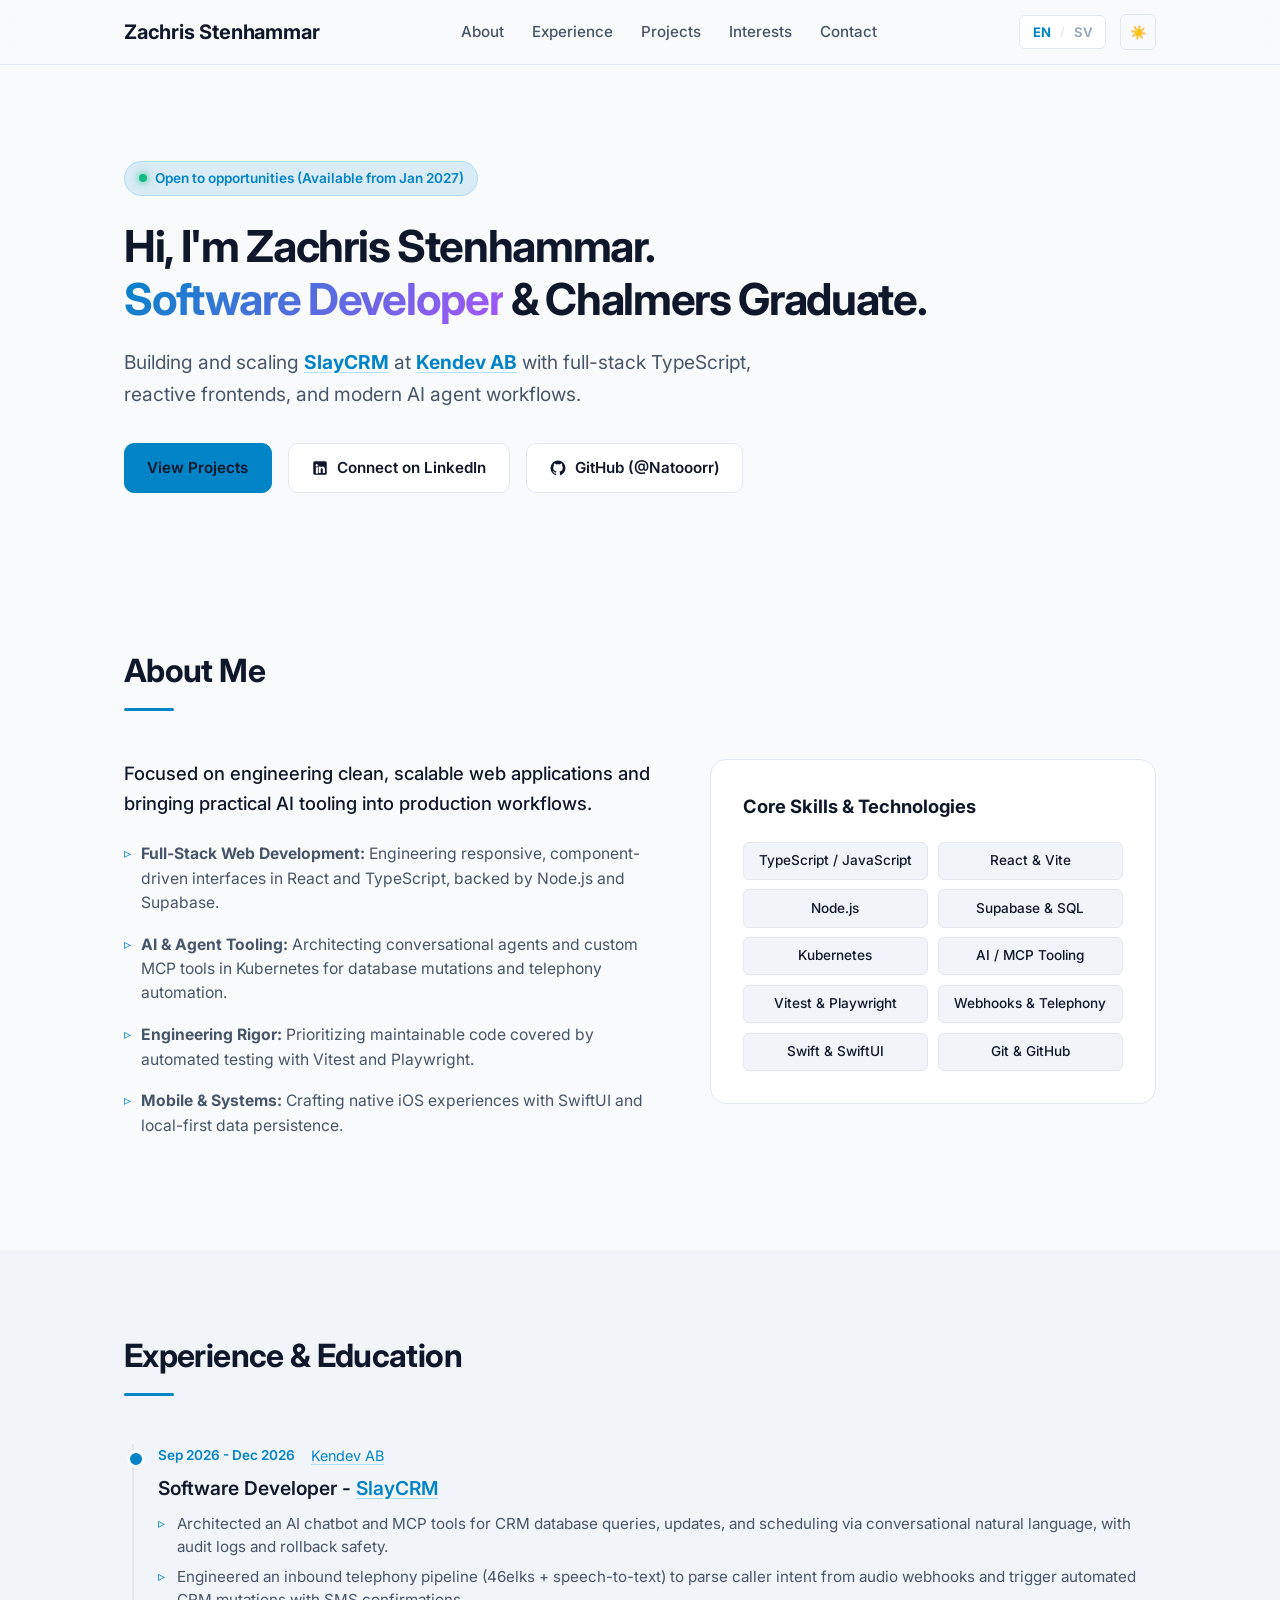
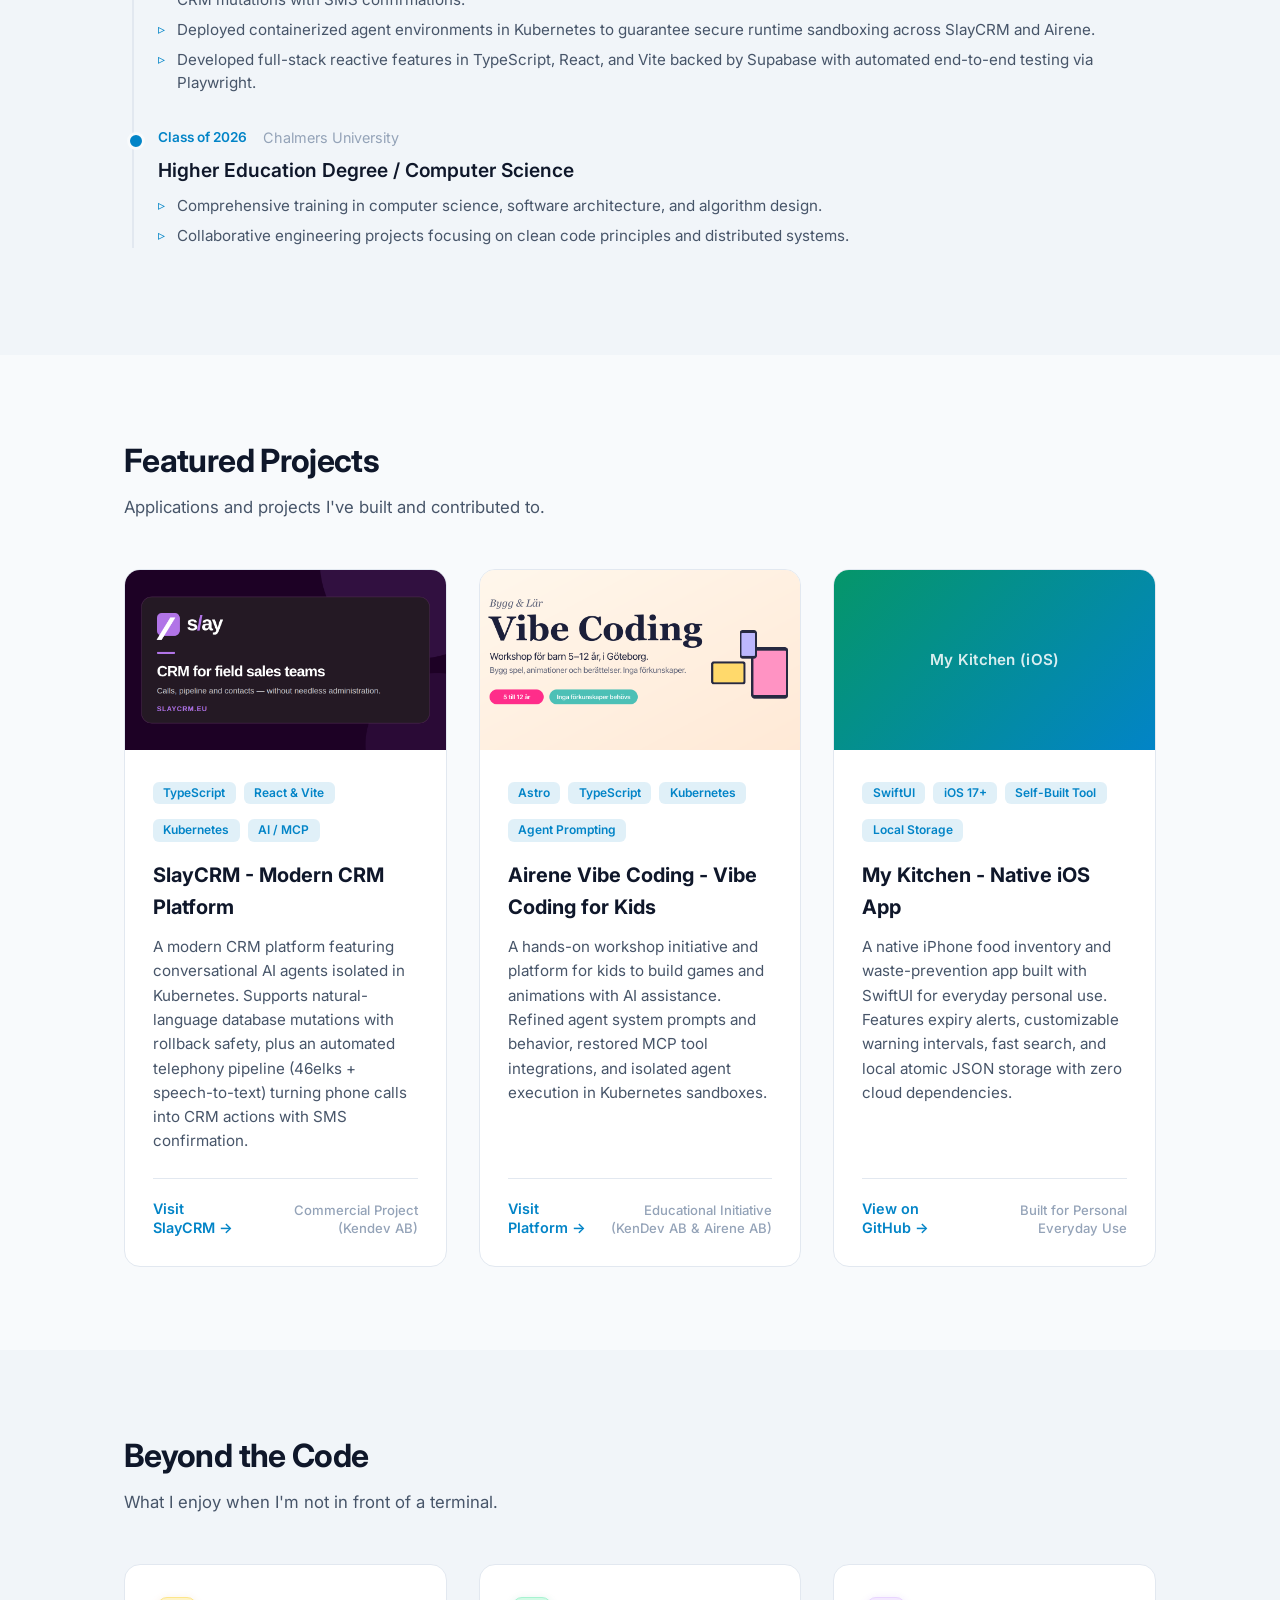
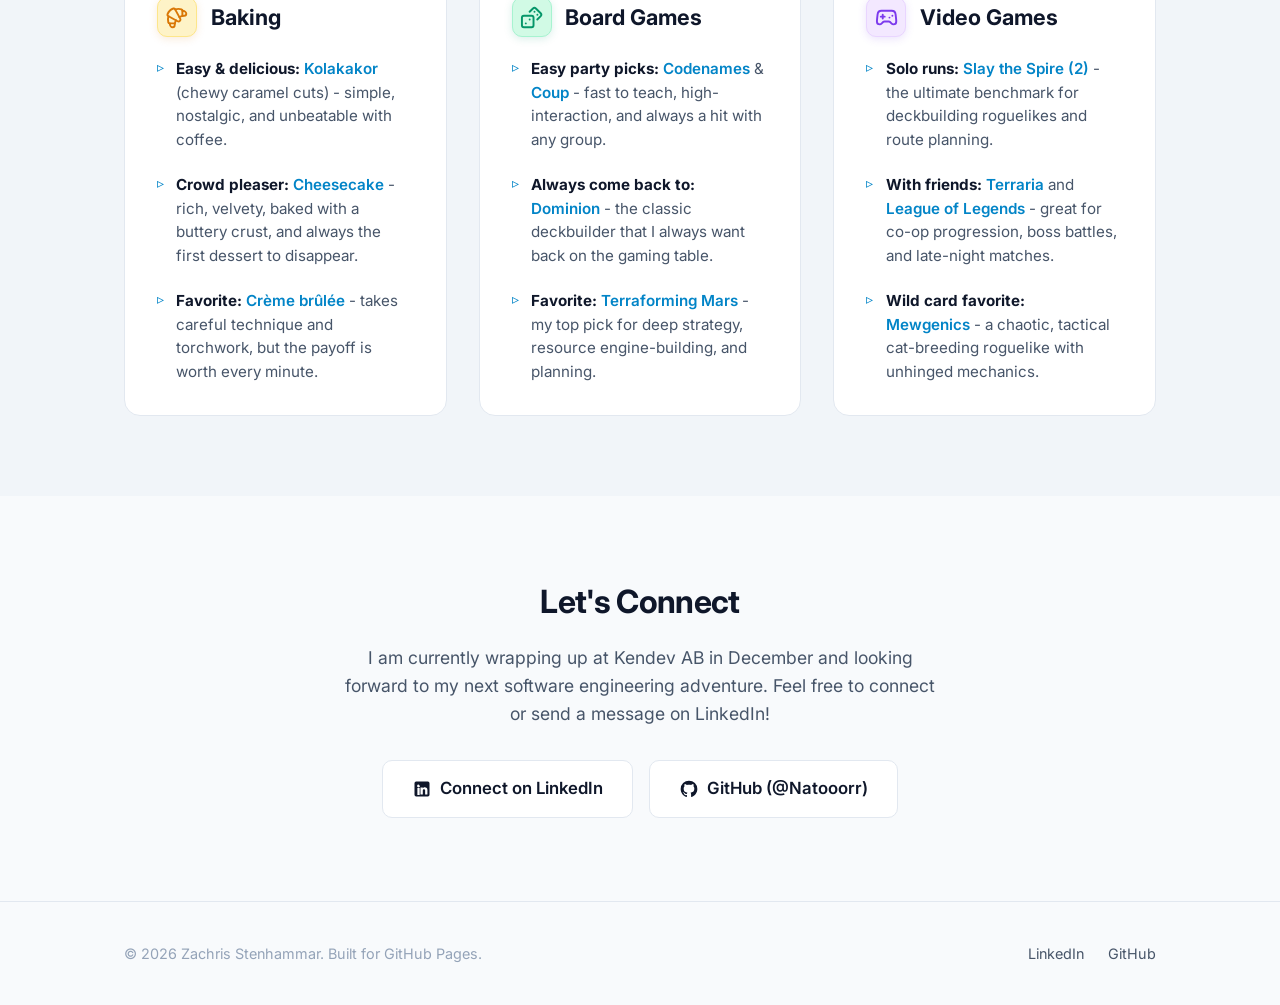
==== commit 5d7fea65: "style: simplify GitHub button label to 'GitHub (@Natooorr)' in Connect section" ====
--- a/index.html
+++ b/index.html
@@ -379,7 +379,7 @@
           <svg class="icon" viewBox="0 0 24 24" width="20" height="20" fill="currentColor">
             <path d="M12 2A10 10 0 0 0 2 12c0 4.42 2.87 8.17 6.84 9.5.5.08.66-.23.66-.5v-1.69c-2.77.6-3.36-1.34-3.36-1.34-.46-1.16-1.11-1.47-1.11-1.47-.91-.62.07-.6.07-.6 1 .07 1.53 1.03 1.53 1.03.87 1.52 2.34 1.07 2.91.83.1-.65.35-1.09.63-1.34-2.22-.25-4.55-1.11-4.55-4.92 0-1.11.38-2 1.03-2.71-.1-.25-.45-1.29.1-2.64 0 0 .84-.27 2.75 1.02.79-.22 1.65-.33 2.5-.33.85 0 1.71.11 2.5.33 1.91-1.29 2.75-1.02 2.75-1.02.55 1.35.2 2.39.1 2.64.65.71 1.03 1.6 1.03 2.71 0 3.82-2.34 4.66-4.57 4.91.36.31.69.92.69 1.85V21c0 .27.16.59.67.5C19.14 20.16 22 16.42 22 12A10 10 0 0 0 12 2Z"/>
           </svg>
-          Explore GitHub (@Natooorr)
+          GitHub (@Natooorr)
         </a>
       </div>
     </div>
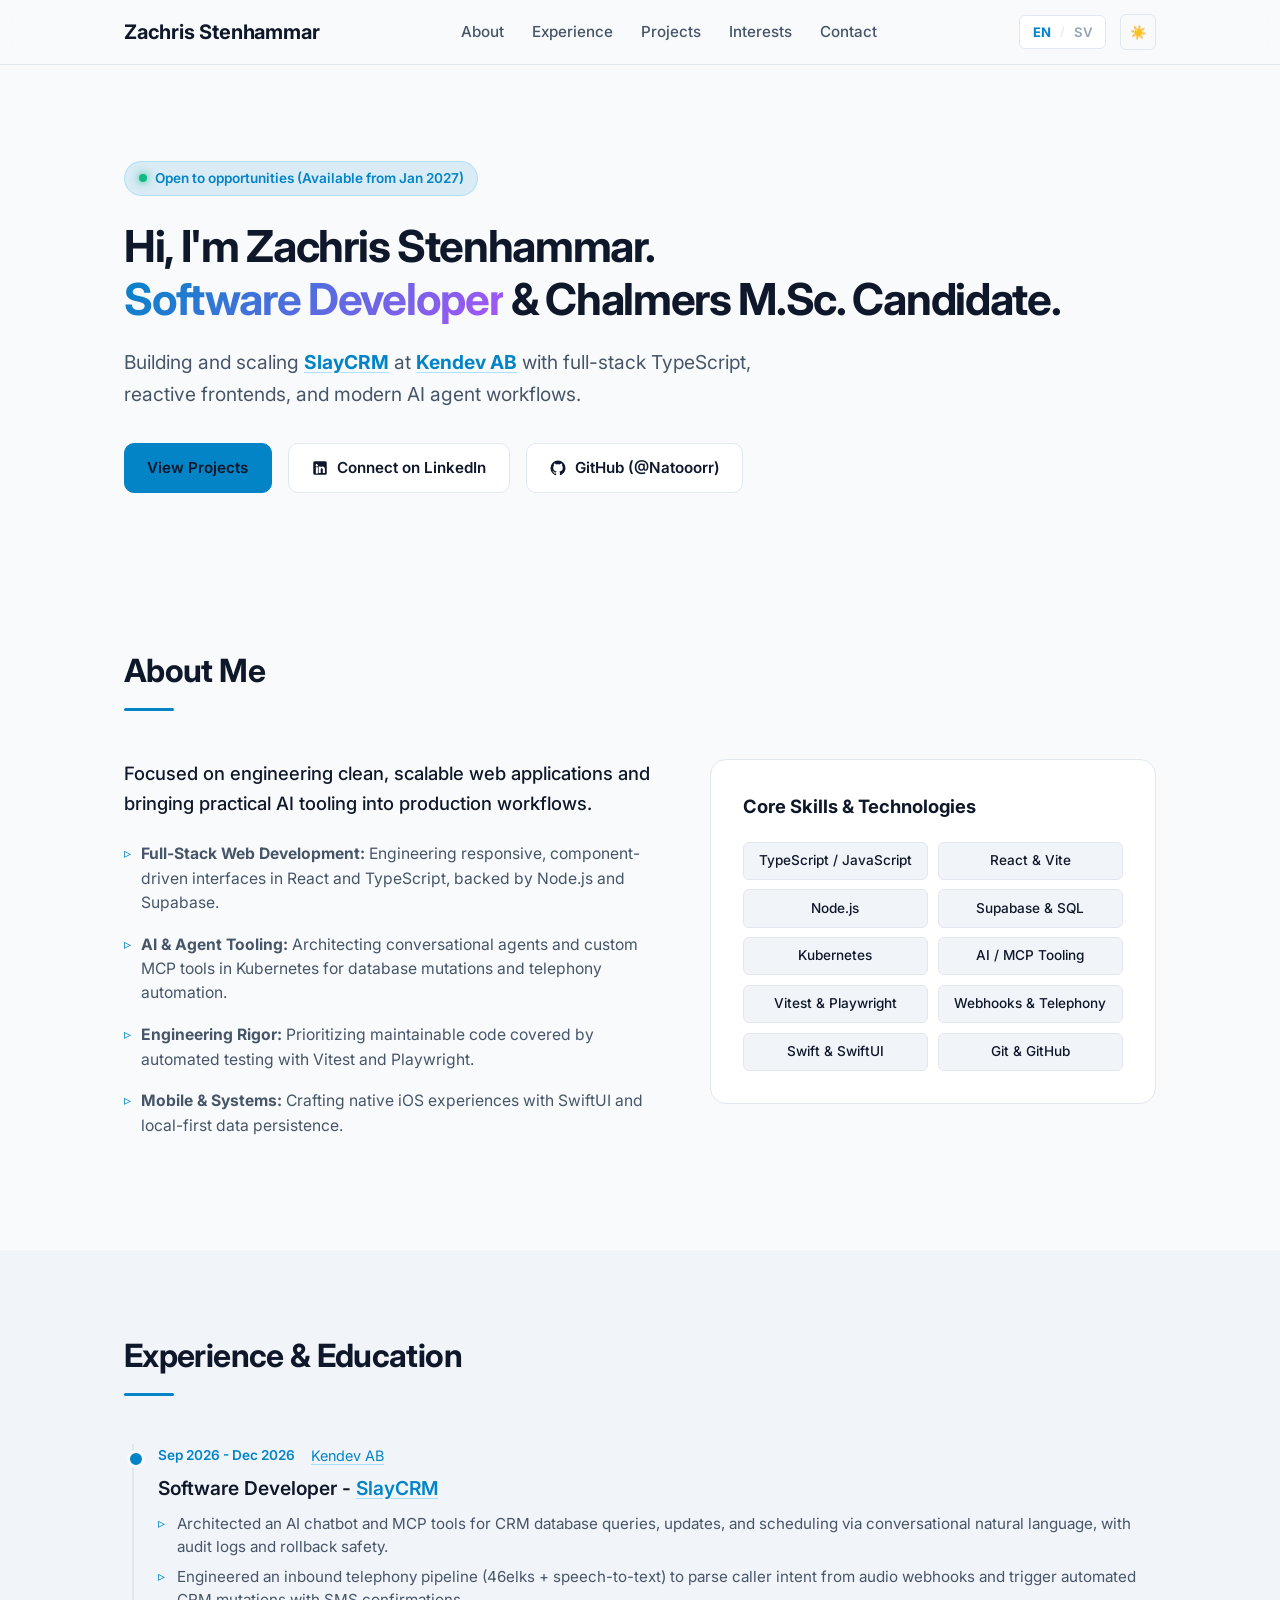
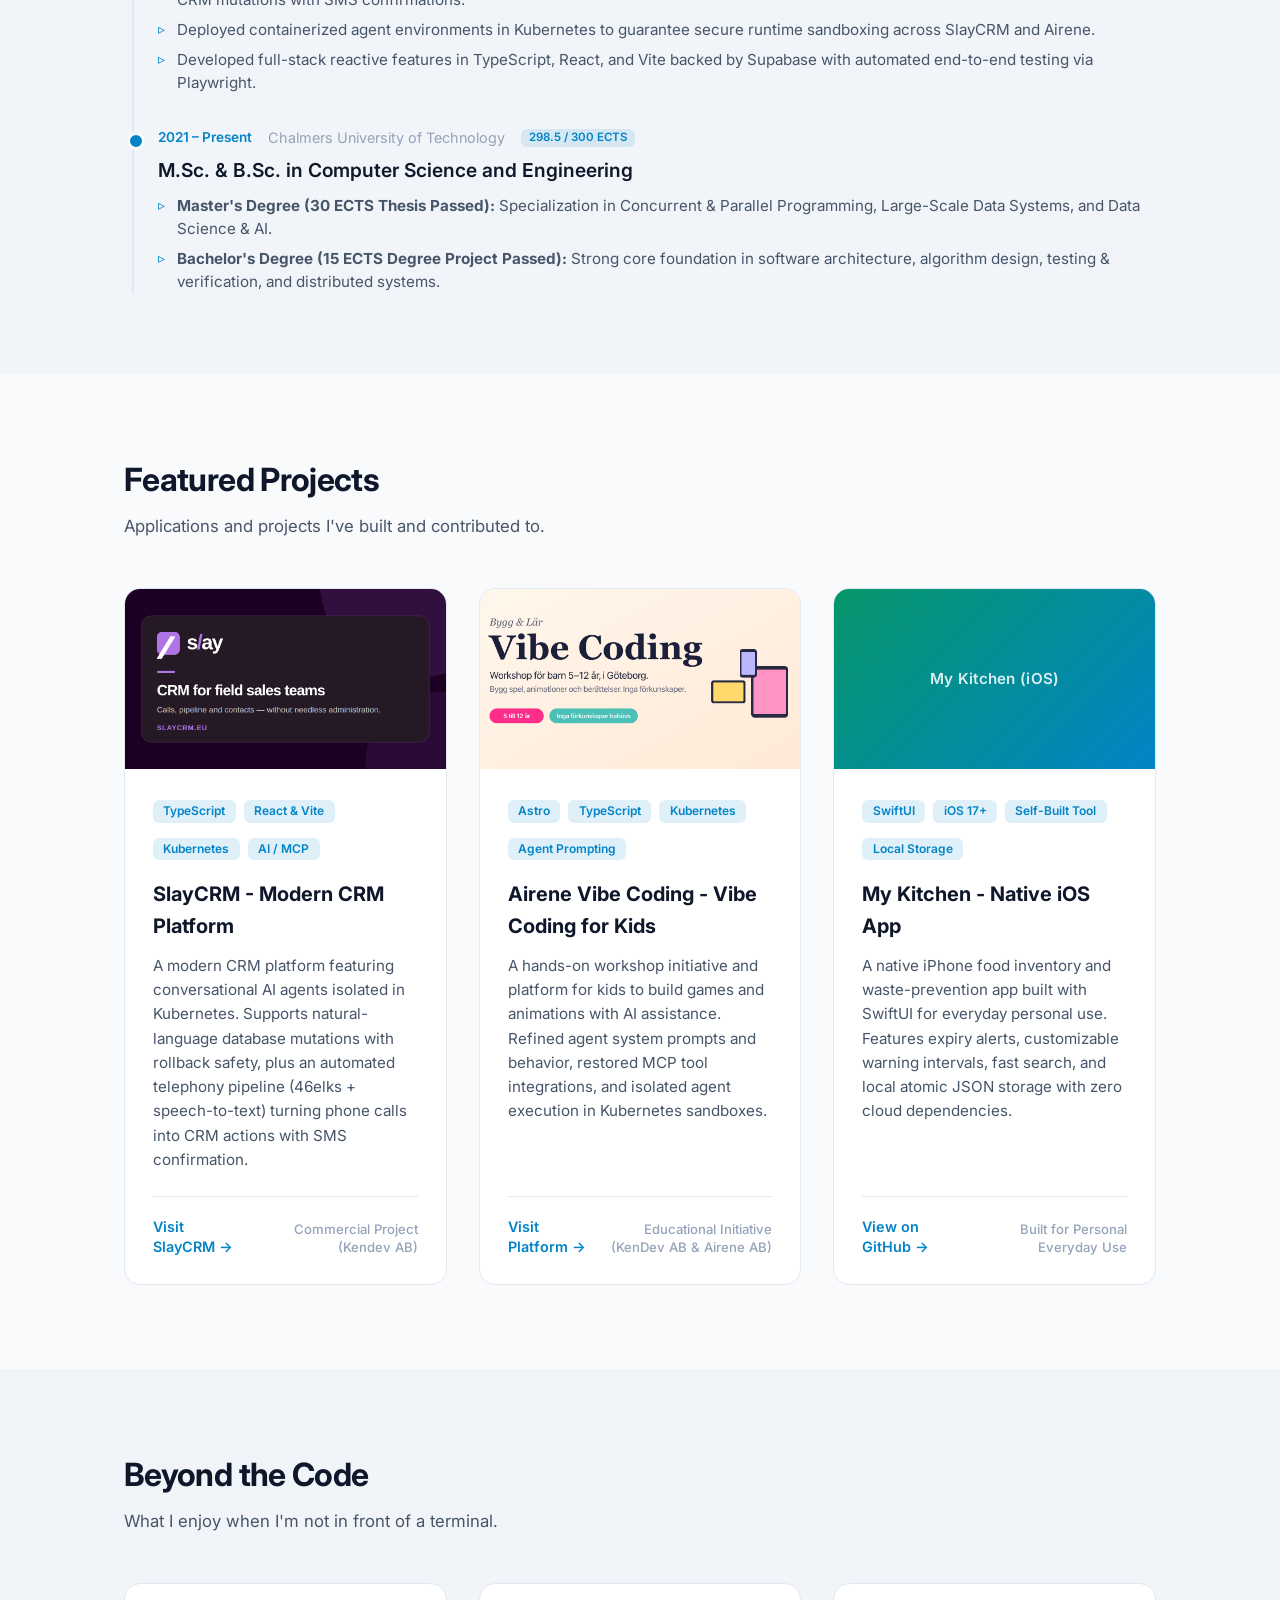
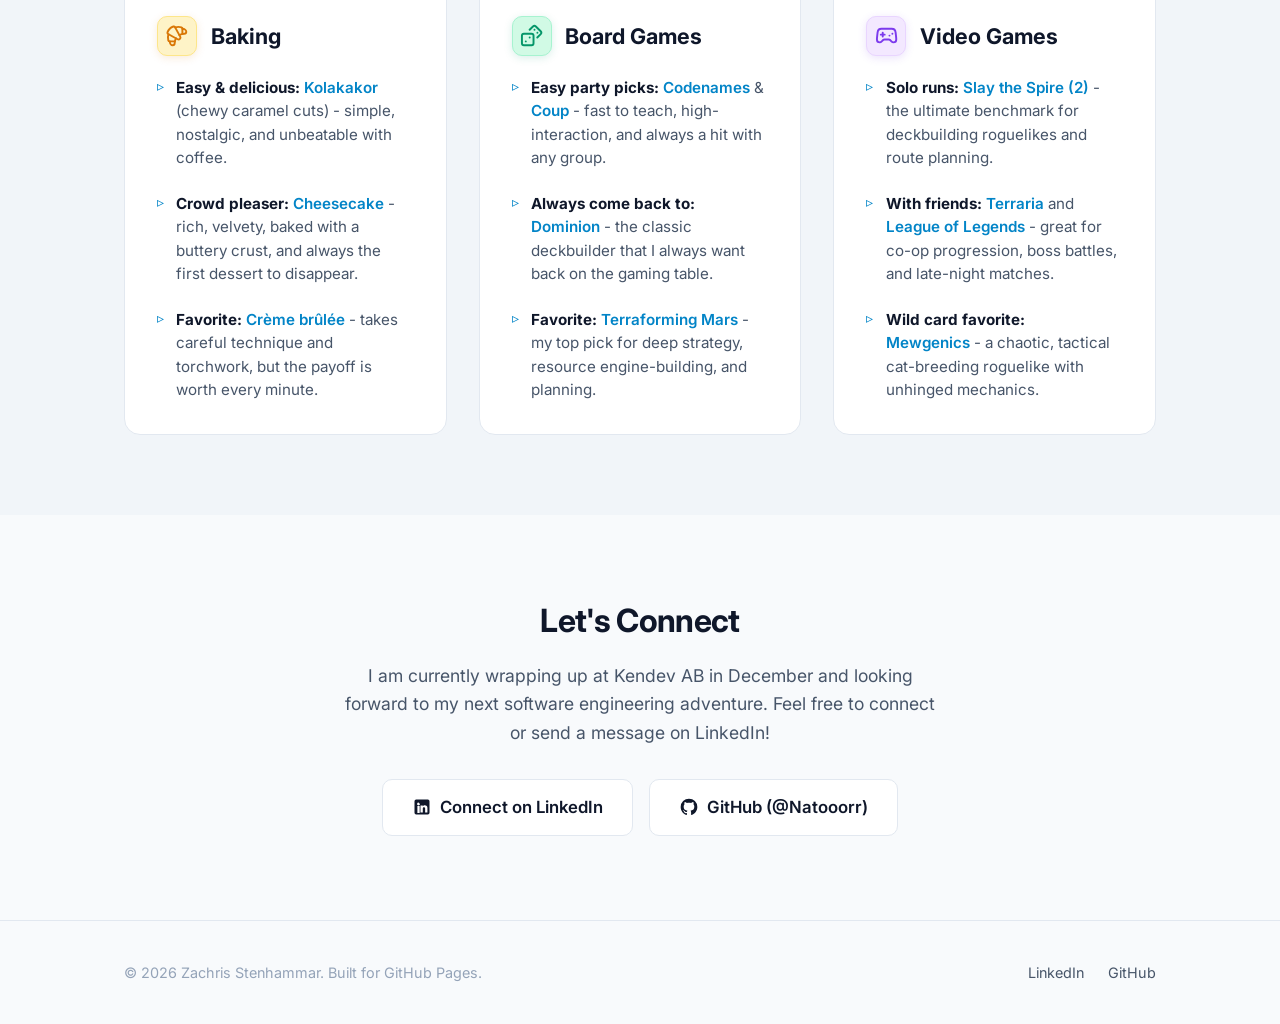
==== commit 6ad6f5f1: "feat: update Chalmers degree details with M.Sc. & B.Sc. credentials" ====
--- a/index.html
+++ b/index.html
@@ -4,14 +4,19 @@
   <meta charset="UTF-8" />
   <meta name="viewport" content="width=device-width, initial-scale=1.0" />
   <title>Zachris Stenhammar - Full Stack Developer Portfolio</title>
-  <meta name="description" content="Portfolio of Zachris Stenhammar - Software Developer & Chalmers Graduate. Currently engineering SlayCRM at Kendev AB." />
+  <meta name="description" content="Portfolio of Zachris Stenhammar - Software Developer & Chalmers M.Sc. Candidate (Computer Science & Engineering). Currently engineering SlayCRM at Kendev AB." />
 
   <!-- Open Graph Meta Tags (Optimized for LinkedIn link previews) -->
   <meta property="og:title" content="Zachris Stenhammar - Software Developer" />
-  <meta property="og:description" content="Software Developer & Chalmers graduate. Currently developing SlayCRM at Kendev AB with TypeScript, React, and AI integrations." />
+  <meta property="og:description" content="Software Developer & Chalmers M.Sc. Candidate. Currently developing SlayCRM at Kendev AB with TypeScript, React, and AI integrations." />
   <meta property="og:type" content="website" />
   <meta property="og:url" content="https://natooorr.github.io/portfolio/" />
   <meta property="og:image" content="https://placehold.co/1200x630/0f172a/38bdf8?text=Zachris+Stenhammar+%E2%80%94+Portfolio" />
+
+  <!-- Favicon -->
+  <link rel="icon" type="image/svg+xml" href="favicon.svg" />
+  <link rel="icon" type="image/png" sizes="64x64" href="favicon.png" />
+  <link rel="apple-touch-icon" href="favicon.png" />
 
   <link rel="stylesheet" href="style.css" />
   <link rel="preconnect" href="https://fonts.googleapis.com">
@@ -59,7 +64,7 @@
       </div>
       <h1 class="hero-title">
         Hi, I'm <span class="highlight">Zachris Stenhammar</span>.<br />
-        <span class="gradient-text">Software Developer</span> &amp; Chalmers Graduate.
+        <span class="gradient-text">Software Developer</span> &amp; Chalmers M.Sc. Candidate.
       </h1>
       <p class="hero-subtitle">
         Building and scaling <a href="https://slaycrm.eu" target="_blank" rel="noopener" class="text-link"><strong>SlayCRM</strong></a> at <a href="https://kendev.se" target="_blank" rel="noopener" class="text-link"><strong>Kendev AB</strong></a> with full-stack TypeScript, reactive frontends, and modern AI agent workflows.
@@ -169,14 +174,15 @@
         <!-- Chalmers -->
         <div class="timeline-item">
           <div class="timeline-meta">
-            <span class="timeline-period">Class of 2026</span>
-            <span class="timeline-company">Chalmers University</span>
+            <span class="timeline-period">2021 – Present</span>
+            <span class="timeline-company">Chalmers University of Technology</span>
+            <span class="badge" style="font-size: 0.72rem; padding: 0.15rem 0.5rem;">298.5 / 300 ECTS</span>
           </div>
           <div class="timeline-content">
-            <h3 class="timeline-role">Higher Education Degree / Computer Science</h3>
+            <h3 class="timeline-role">M.Sc. &amp; B.Sc. in Computer Science and Engineering</h3>
             <ul class="timeline-bullets">
-              <li>Comprehensive training in computer science, software architecture, and algorithm design.</li>
-              <li>Collaborative engineering projects focusing on clean code principles and distributed systems.</li>
+              <li><strong>Master's Degree (30 ECTS Thesis Passed):</strong> Specialization in Concurrent &amp; Parallel Programming, Large-Scale Data Systems, and Data Science &amp; AI.</li>
+              <li><strong>Bachelor's Degree (15 ECTS Degree Project Passed):</strong> Strong core foundation in software architecture, algorithm design, testing &amp; verification, and distributed systems.</li>
             </ul>
           </div>
         </div>
--- a/style.css
+++ b/style.css
@@ -970,7 +970,8 @@
 
 .timeline-meta {
   display: flex;
-  gap: 1rem;
+  flex-wrap: wrap;
+  gap: 0.4rem 1rem;
   align-items: center;
   margin-bottom: 0.35rem;
 }
@@ -1135,7 +1136,7 @@
     min-height: 1250px;
   }
   #experience {
-    min-height: 1220px;
+    min-height: 1280px;
   }
   #projects {
     min-height: 2360px;
@@ -1153,7 +1154,7 @@
     min-height: 550px;
   }
   .timeline-item:last-child {
-    min-height: 270px;
+    min-height: 330px;
   }
   .project-card {
     min-height: 660px;
